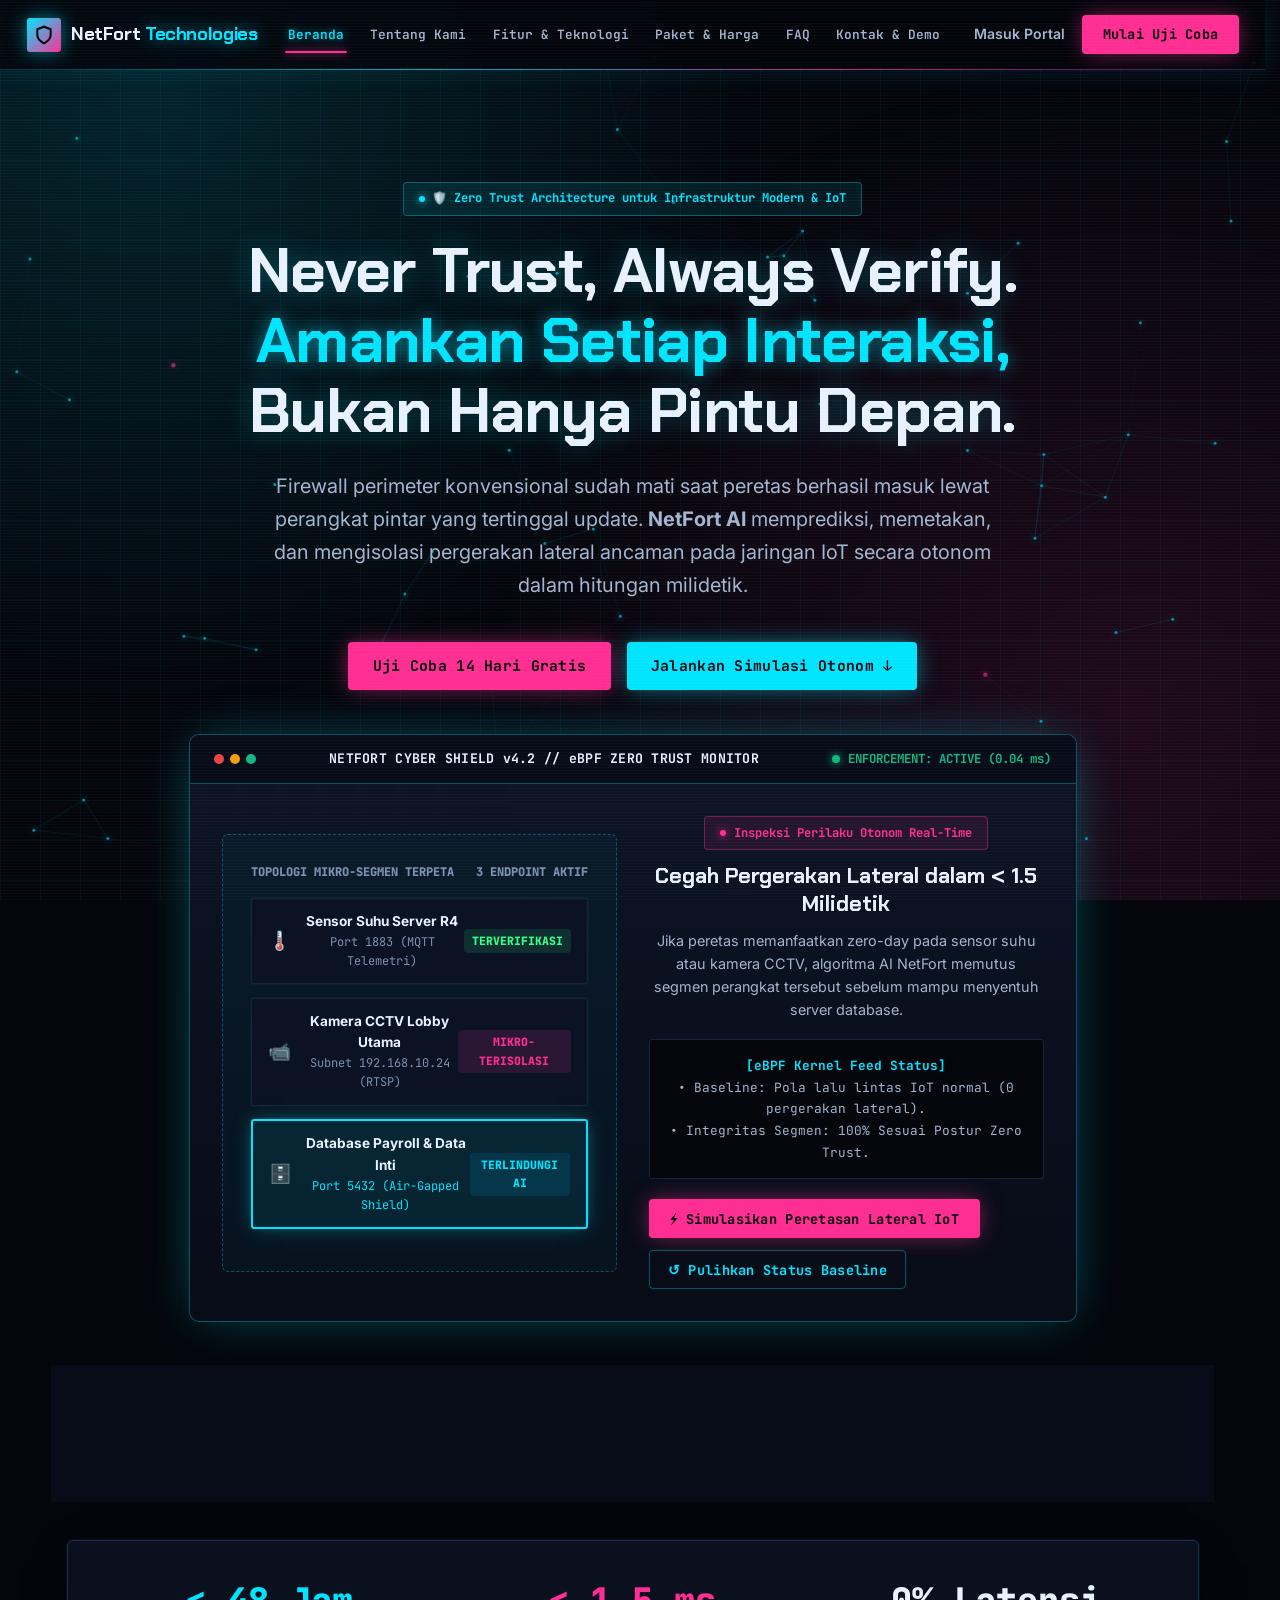
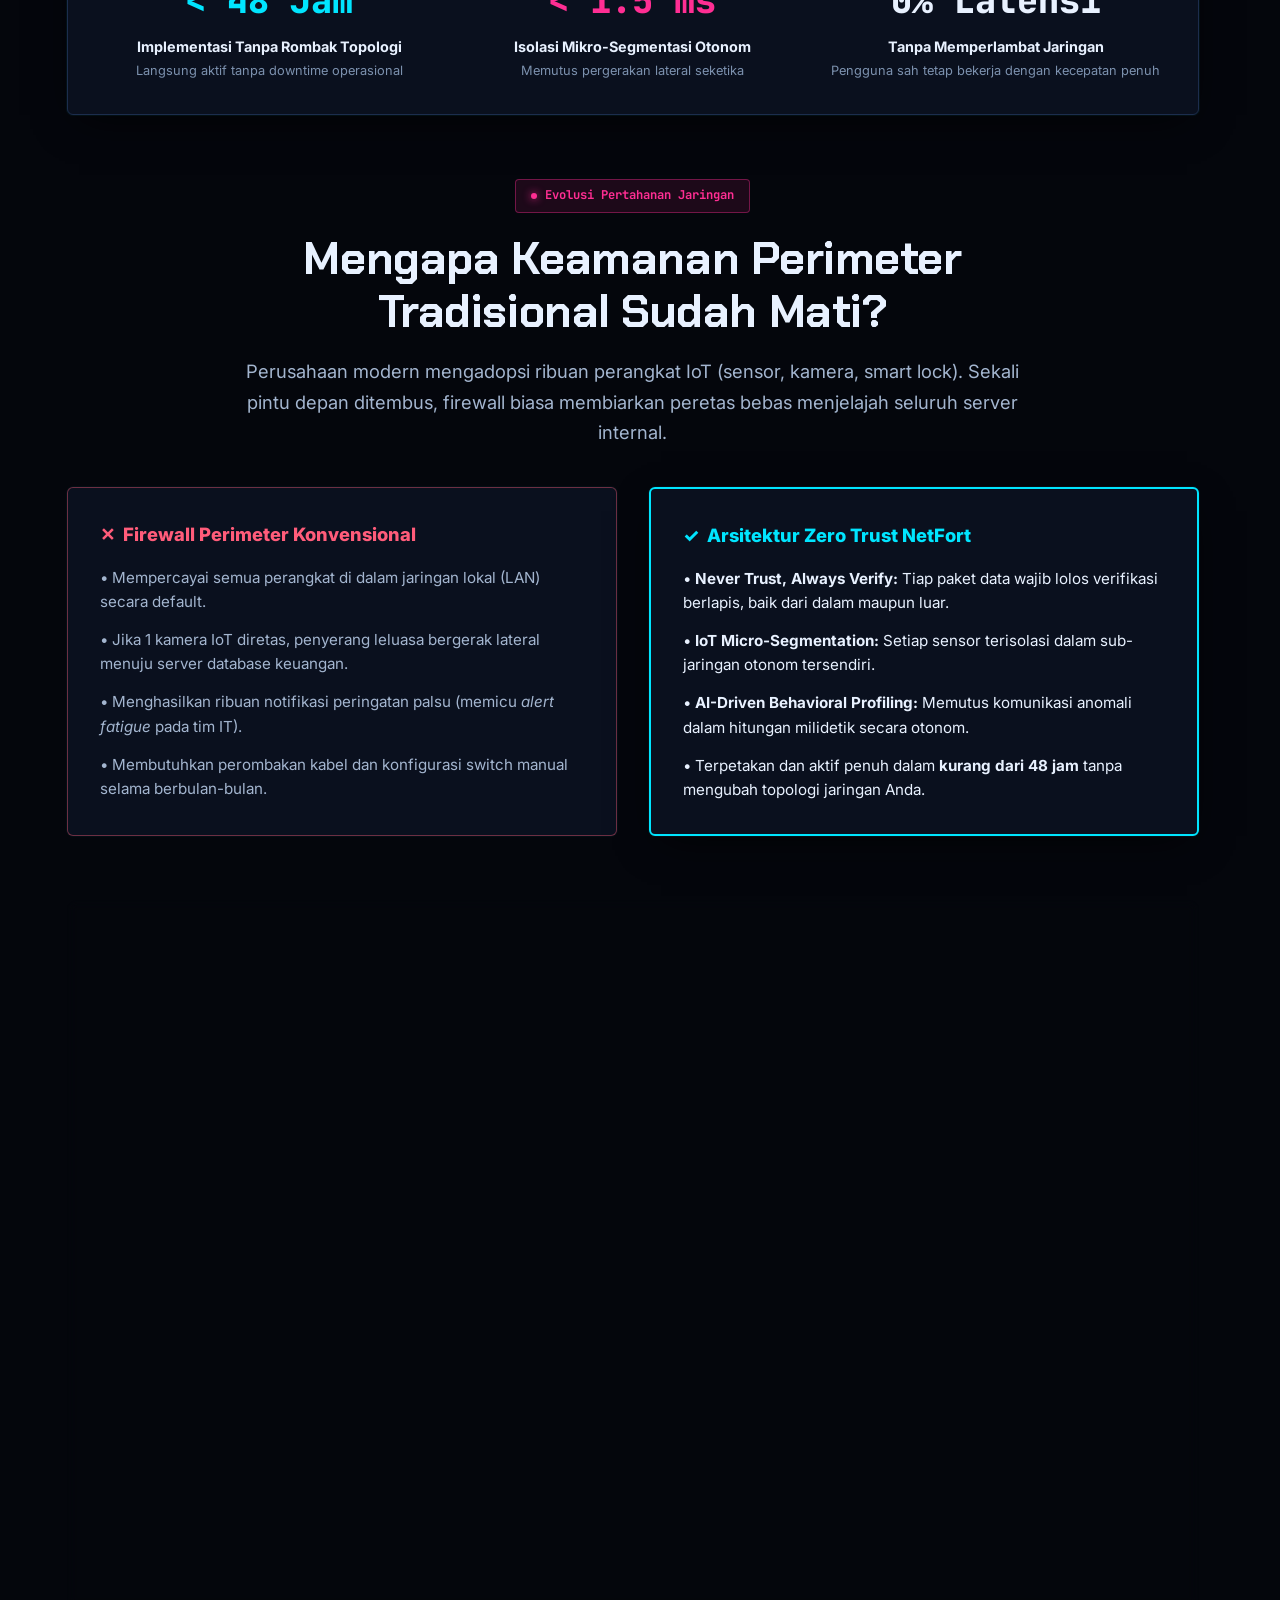
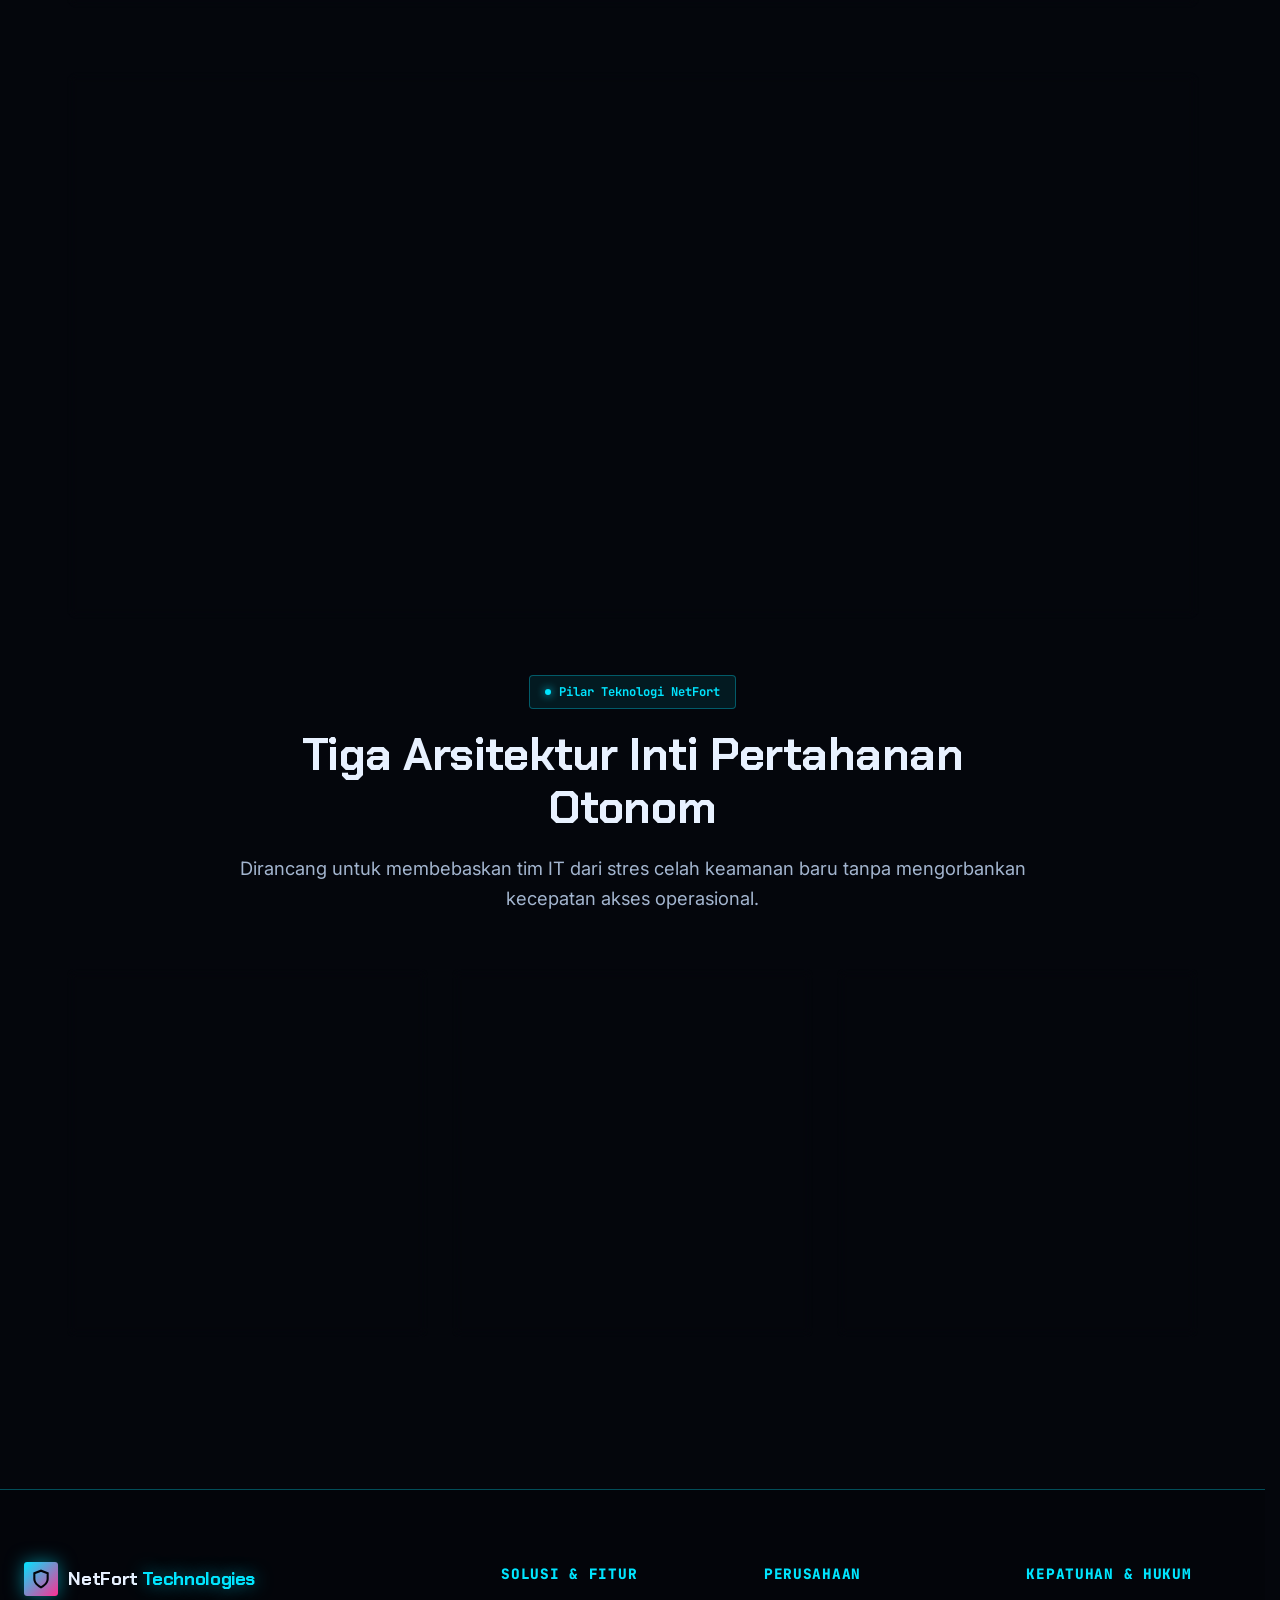
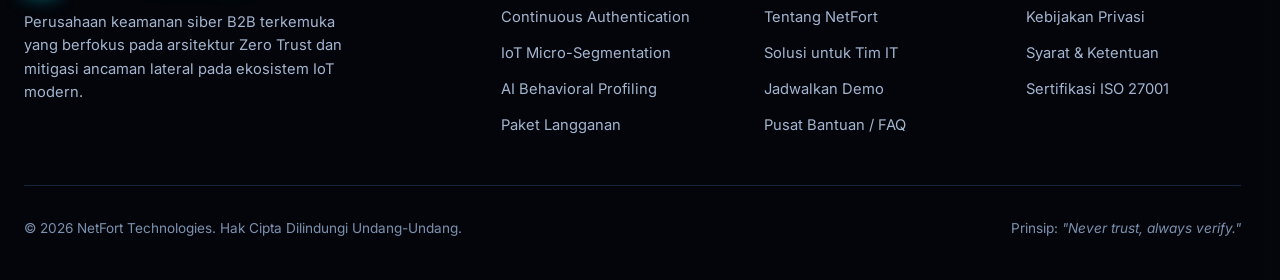
==== index.html @ f34af472 "Add files via upload" ====
<!DOCTYPE html>
<html lang="id">
<head>
  <meta charset="UTF-8" />
  <meta name="viewport" content="width=device-width, initial-scale=1.0" />
  <title>NetFort Technologies — Platform Keamanan Zero Trust & IoT Otonom</title>
  <meta name="description" content="Platform Zero Trust bertenaga AI yang memprediksi, memetakan, dan mengisolasi ancaman lateral pada ekosistem IoT secara otonom dalam hitungan milidetik.">
  <link rel="stylesheet" href="styles.css" />
  <script src="cyber.js" defer></script>
</head>
<body>

  <!-- Navbar Presisi Tetap (100% Konsisten di Seluruh Halaman) -->
  <header class="site-nav">
    <div class="nav-container">
      <a href="index.html" class="brand-logo">
        <div class="brand-icon">
          <svg width="20" height="20" viewBox="0 0 24 24" fill="none" stroke="currentColor" stroke-width="2.5"><path d="M12 22s8-4 8-10V5l-8-3-8 3v7c0 6 8 10 8 10z"/></svg>
        </div>
        <span>NetFort <span class="highlight-sky">Technologies</span></span>
      </a>

      <ul class="nav-links">
        <li><a href="index.html" class="active">Beranda</a></li>
        <li><a href="about.html">Tentang Kami</a></li>
        <li><a href="features.html">Fitur & Teknologi</a></li>
        <li><a href="pricing.html">Paket & Harga</a></li>
        <li><a href="faq.html">FAQ</a></li>
        <li><a href="contact.html">Kontak & Demo</a></li>
      </ul>

      <div class="nav-actions">
        <a href="portal.html" class="nav-signin-link">Masuk Portal</a>
        <a href="pricing.html" class="btn btn-primary" style="padding: 0.5rem 1.2rem; font-size: 0.85rem;">Mulai Uji Coba</a>
      </div>
    </div>
  </header>

  <main class="main-wrapper">
    <!-- Hero Section -->
    <section class="hero-box">
      <div class="pill-badge">
        <span>🛡️</span> Zero Trust Architecture untuk Infrastruktur Modern & IoT
      </div>
      <h1>
        Never Trust, Always Verify.<br />
        <span class="highlight-sky">Amankan Setiap Interaksi,</span> Bukan Hanya Pintu Depan.
      </h1>
      <p>
        Firewall perimeter konvensional sudah mati saat peretas berhasil masuk lewat perangkat pintar yang tertinggal update. <strong>NetFort AI</strong> memprediksi, memetakan, dan mengisolasi pergerakan lateral ancaman pada jaringan IoT secara otonom dalam hitungan milidetik.
      </p>
      <div class="hero-actions">
        <a href="pricing.html" class="btn btn-primary">Uji Coba 14 Hari Gratis</a>
        <a href="#simulator" class="btn btn-sky">Jalankan Simulasi Otonom ↓</a>
      </div>

      <!-- KONSOL ARSITEKTUR KEAMANAN ZERO TRUST NETFORT (VISUAL BRAND IDENTITY) -->
      <div class="hero-cyber-console">
        <div class="console-topbar">
          <div class="console-dots">
            <span class="console-dot dot-red"></span>
            <span class="console-dot dot-yellow"></span>
            <span class="console-dot dot-green"></span>
          </div>
          <div style="font-weight:700; color:var(--text-main); letter-spacing:0.02em;">
            NETFORT CYBER SHIELD v4.2 // eBPF ZERO TRUST MONITOR
          </div>
          <div style="display:flex; align-items:center; gap:0.5rem; color:#10b981; font-weight:700; font-size:0.78rem;">
            <span style="display:inline-block; width:8px; height:8px; border-radius:50%; background:#10b981; box-shadow:0 0 8px #10b981;"></span>
            ENFORCEMENT: ACTIVE (0.04 ms)
          </div>
        </div>

        <div class="console-body">
          <!-- Sisi Kiri: Visualizer Topologi Segmen IoT & Database -->
          <div class="topology-visualizer">
            <div style="font-size:0.75rem; font-weight:800; font-family:var(--font-mono); color:var(--text-dim); text-transform:uppercase; margin-bottom:1rem; display:flex; justify-content:space-between;">
              <span>TOPOLOGI MIKRO-SEGMEN TERPETA</span>
              <span>3 ENDPOINT AKTIF</span>
            </div>

            <div class="topology-node" id="heroNodeSensor">
              <div style="display:flex; align-items:center; gap:0.65rem;">
                <span style="font-size:1.15rem;">🌡️</span>
                <div>
                  <div style="font-size:0.85rem; font-weight:700; color:var(--text-main);">Sensor Suhu Server R4</div>
                  <div style="font-size:0.75rem; color:var(--text-dim); font-family:var(--font-mono);">Port 1883 (MQTT Telemetri)</div>
                </div>
              </div>
              <span class="node-status-pill pill-ok" id="heroPillSensor">TERVERIFIKASI</span>
            </div>

            <div class="topology-node" id="heroNodeCctv">
              <div style="display:flex; align-items:center; gap:0.65rem;">
                <span style="font-size:1.15rem;">📹</span>
                <div>
                  <div style="font-size:0.85rem; font-weight:700; color:var(--text-main);">Kamera CCTV Lobby Utama</div>
                  <div style="font-size:0.75rem; color:var(--text-dim); font-family:var(--font-mono);">Subnet 192.168.10.24 (RTSP)</div>
                </div>
              </div>
              <span class="node-status-pill pill-isolated" id="heroPillCctv">MIKRO-TERISOLASI</span>
            </div>

            <div class="topology-node core-secure" id="heroNodeDb">
              <div style="display:flex; align-items:center; gap:0.65rem;">
                <span style="font-size:1.15rem;">🗄️</span>
                <div>
                  <div style="font-size:0.85rem; font-weight:700; color:var(--text-main);">Database Payroll & Data Inti</div>
                  <div style="font-size:0.75rem; color:var(--sky-blue); font-family:var(--font-mono);">Port 5432 (Air-Gapped Shield)</div>
                </div>
              </div>
              <span class="node-status-pill pill-shielded" id="heroPillDb">TERLINDUNGI AI</span>
            </div>
          </div>

          <!-- Sisi Kanan: Live AI Behavioral Profiling Inspector -->
          <div>
            <div class="pill-badge pill-badge-pink" style="margin-bottom:0.75rem;">Inspeksi Perilaku Otonom Real-Time</div>
            <h3 style="font-size:1.35rem; color:var(--text-main); line-height:1.3; margin-bottom:0.65rem;">
              Cegah Pergerakan Lateral dalam &lt; 1.5 Milidetik
            </h3>
            <p style="font-size:0.9rem; color:var(--text-muted); line-height:1.6; margin-bottom:1.15rem;">
              Jika peretas memanfaatkan zero-day pada sensor suhu atau kamera CCTV, algoritma AI NetFort memutus segmen perangkat tersebut sebelum mampu menyentuh server database.
            </p>

            <div style="background:var(--bg-canvas); border:1px solid var(--border-subtle); border-radius:var(--radius-sm); padding:0.9rem 1.15rem; margin-bottom:1.25rem; font-family:var(--font-mono); font-size:0.8rem; color:var(--text-muted); line-height:1.7;">
              <div style="color:var(--sky-blue); font-weight:700;">[eBPF Kernel Feed Status]</div>
              <div id="heroFeedLine1">• Baseline: Pola lalu lintas IoT normal (0 pergerakan lateral).</div>
              <div id="heroFeedLine2">• Integritas Segmen: 100% Sesuai Postur Zero Trust.</div>
            </div>

            <div style="display:flex; gap:0.75rem; flex-wrap:wrap;">
              <button type="button" class="btn btn-primary" style="padding:0.6rem 1.25rem; font-size:0.85rem;" onclick="simulasikanSeranganHero()">
                ⚡ Simulasikan Peretasan Lateral IoT
              </button>
              <button type="button" class="btn btn-outline" style="padding:0.6rem 1.15rem; font-size:0.85rem;" onclick="resetSimulasiHero()">
                ↺ Pulihkan Status Baseline
              </button>
            </div>
          </div>
        </div>
      </div>
    </section>

    <!-- BAR KEPATUHAN & INTEGRASI ENTERPRISE RESMI (BRAND REPUTATION) -->
    <div class="trust-bar">
      <div class="trust-item">
        <span class="trust-icon"><svg width="18" height="18" viewBox="0 0 24 24" fill="none" stroke="currentColor" stroke-width="2"><path d="M12 22s8-4 8-10V5l-8-3-8 3v7c0 6 8 10 8 10z"/></svg></span>
        ISO/IEC 27001 Terakreditasi
      </div>
      <div class="trust-item">
        <span class="trust-icon"><svg width="18" height="18" viewBox="0 0 24 24" fill="none" stroke="currentColor" stroke-width="2"><rect x="3" y="11" width="18" height="11" rx="2" ry="2"/><path d="M7 11V7a5 5 0 0 1 10 0v4"/></svg></span>
        SOC 2 Type II Audited
      </div>
      <div class="trust-item">
        <span class="trust-icon"><svg width="18" height="18" viewBox="0 0 24 24" fill="none" stroke="currentColor" stroke-width="2"><polyline points="22 12 18 12 15 21 9 3 6 12 2 12"/></svg></span>
        NIST SP 800-207 Zero Trust
      </div>
      <div class="trust-item">
        <span class="trust-icon"><svg width="18" height="18" viewBox="0 0 24 24" fill="none" stroke="currentColor" stroke-width="2"><circle cx="12" cy="12" r="10"/><path d="m4.93 4.93 4.24 4.24"/><path d="m14.83 9.17 4.24-4.24"/><path d="m14.83 14.83 4.24 4.24"/><path d="m9.17 14.83-4.24 4.24"/></svg></span>
        Linux eBPF Kernel Native
      </div>
      <div class="trust-item">
        <span class="trust-icon"><svg width="18" height="18" viewBox="0 0 24 24" fill="none" stroke="currentColor" stroke-width="2"><polygon points="12 2 2 7 12 12 22 7 12 2"/><polyline points="2 17 12 22 22 17"/><polyline points="2 12 12 17 22 12"/></svg></span>
        Splunk & Sentinel Connector
      </div>
    </div>

    <!-- Metrik Kunci Keandalan -->
    <div style="display:grid; grid-template-columns:repeat(3, 1fr); gap:1.5rem; background:var(--bg-surface); border:1px solid var(--border-card); border-radius:var(--radius-md); padding:2rem; margin:2.5rem 0 4rem; text-align:center; box-shadow:var(--shadow-card);">
      <div>
        <div style="font-size:2.2rem; font-weight:900; color:var(--sky-blue); font-family:var(--font-mono);">&lt; 48 Jam</div>
        <div style="font-size:0.9rem; font-weight:700; color:var(--text-main); margin-top:0.35rem;">Implementasi Tanpa Rombak Topologi</div>
        <div style="font-size:0.8rem; color:var(--text-dim); margin-top:0.2rem;">Langsung aktif tanpa downtime operasional</div>
      </div>
      <div>
        <div style="font-size:2.2rem; font-weight:900; color:var(--hot-pink); font-family:var(--font-mono);">&lt; 1.5 ms</div>
        <div style="font-size:0.9rem; font-weight:700; color:var(--text-main); margin-top:0.35rem;">Isolasi Mikro-Segmentasi Otonom</div>
        <div style="font-size:0.8rem; color:var(--text-dim); margin-top:0.2rem;">Memutus pergerakan lateral seketika</div>
      </div>
      <div>
        <div style="font-size:2.2rem; font-weight:900; color:var(--text-main); font-family:var(--font-mono);">0% Latensi</div>
        <div style="font-size:0.9rem; font-weight:700; color:var(--text-main); margin-top:0.35rem;">Tanpa Memperlambat Jaringan</div>
        <div style="font-size:0.8rem; color:var(--text-dim); margin-top:0.2rem;">Pengguna sah tetap bekerja dengan kecepatan penuh</div>
      </div>
    </div>

    <!-- Perbandingan Nyata: Firewall Tradisional vs NetFort Zero Trust -->
    <div class="section-header" style="margin-bottom: 2.5rem;">
      <div class="pill-badge pill-badge-pink">Evolusi Pertahanan Jaringan</div>
      <h2>Mengapa Keamanan Perimeter Tradisional Sudah Mati?</h2>
      <p>Perusahaan modern mengadopsi ribuan perangkat IoT (sensor, kamera, smart lock). Sekali pintu depan ditembus, firewall biasa membiarkan peretas bebas menjelajah seluruh server internal.</p>
    </div>

    <div style="display:grid; grid-template-columns: 1fr 1fr; gap: 2rem; margin-bottom: 4rem;">
      <div style="background:var(--bg-surface); border:1px solid rgba(255,92,122,.4); border-radius:var(--radius-md); padding:2rem; box-shadow:var(--shadow-sm);">
        <div style="display:flex; align-items:center; gap:0.5rem; margin-bottom:1rem; color:#ff5c7a; font-weight:800; font-size:1.15rem;">
          <span>✕</span> Firewall Perimeter Konvensional
        </div>
        <ul style="list-style:none; display:flex; flex-direction:column; gap:0.85rem; font-size:0.95rem; color:var(--text-muted);">
          <li>• Mempercayai semua perangkat di dalam jaringan lokal (LAN) secara default.</li>
          <li>• Jika 1 kamera IoT diretas, penyerang leluasa bergerak lateral menuju server database keuangan.</li>
          <li>• Menghasilkan ribuan notifikasi peringatan palsu (memicu <em>alert fatigue</em> pada tim IT).</li>
          <li>• Membutuhkan perombakan kabel dan konfigurasi switch manual selama berbulan-bulan.</li>
        </ul>
      </div>

      <div style="background:var(--bg-surface); border:2px solid var(--sky-blue); border-radius:var(--radius-md); padding:2rem; box-shadow:var(--shadow-card);">
        <div style="display:flex; align-items:center; gap:0.5rem; margin-bottom:1rem; color:var(--sky-blue); font-weight:800; font-size:1.15rem;">
          <span>✓</span> Arsitektur Zero Trust NetFort
        </div>
        <ul style="list-style:none; display:flex; flex-direction:column; gap:0.85rem; font-size:0.95rem; color:var(--text-main);">
          <li>• <strong>Never Trust, Always Verify:</strong> Tiap paket data wajib lolos verifikasi berlapis, baik dari dalam maupun luar.</li>
          <li>• <strong>IoT Micro-Segmentation:</strong> Setiap sensor terisolasi dalam sub-jaringan otonom tersendiri.</li>
          <li>• <strong>AI-Driven Behavioral Profiling:</strong> Memutus komunikasi anomali dalam hitungan milidetik secara otonom.</li>
          <li>• Terpetakan dan aktif penuh dalam <strong>kurang dari 48 jam</strong> tanpa mengubah topologi jaringan Anda.</li>
        </ul>
      </div>
    </div>

    <!-- Simulator Interaktif: Uji Kasus Sensor Suhu IoT yang Diretas -->
    <section class="simulator-box" id="simulator">
      <div style="display:flex; justify-content:space-between; align-items:flex-start; flex-wrap:wrap; gap:1rem; margin-bottom:1.5rem;">
        <div>
          <div class="pill-badge pill-badge-pink" style="margin-bottom:0.4rem;">LAB SIMULASI SERANGAN INTERAKTIF</div>
          <h2 style="font-size:1.75rem; color:var(--text-main); margin-top:0.25rem;">Uji Respons Otonom NetFort AI</h2>
          <p style="color:var(--text-muted); font-size:0.95rem;">Pilih skenario ancaman IoT di bawah ini dan saksikan bagaimana Machine Learning memutus segmen anomali secara otonom.</p>
        </div>
        <div class="sim-nav">
          <button class="sim-tab-btn active" onclick="pilihSkenario(this, 'suhu')">1. Sensor Suhu Hack DB</button>
          <button class="sim-tab-btn" onclick="pilihSkenario(this, 'cctv')">2. Kamera CCTV Scanning</button>
          <button class="sim-tab-btn" onclick="pilihSkenario(this, 'auth')">3. Pembajakan Kredensial SSO</button>
        </div>
      </div>

      <div class="sim-layout">
        <div class="sim-status-card">
          <div>
            <div style="display:flex; justify-content:space-between; font-size:0.85rem; font-family:var(--font-mono); color:var(--text-dim);">
              <span>PERANGKAT TARGET:</span>
              <span id="targetPerangkatLabel" style="font-weight:700; color:var(--sky-blue);">IOT-SENSOR-SUHU-R4</span>
            </div>

            <div style="margin:2rem 0; text-align:center;">
              <div style="font-size:0.85rem; color:var(--text-muted); font-family:var(--font-mono); margin-bottom:0.4rem;">Tingkat Keyakinan Anomali AI</div>
              <div id="nilaiKeyakinanDisplay" style="font-size:3.2rem; font-weight:900; font-family:var(--font-mono); color:var(--text-main); line-height:1;">0%</div>
              <div id="waktuIsolasiDisplay" style="font-size:0.85rem; color:var(--text-dim); font-family:var(--font-mono); margin-top:0.4rem;">Waktu Reaksi: 0.00 ms</div>
            </div>
          </div>

          <div>
            <div id="statusSimulasiNotice" style="background:var(--bg-subtle); border:1px solid var(--border-subtle); border-radius:var(--radius-sm); padding:0.85rem; text-align:center; font-size:0.85rem; color:var(--text-muted); margin-bottom:1rem; font-family:var(--font-mono);">
              SIAP &bull; Klik tombol di bawah untuk meluncurkan serangan
            </div>
            <button id="btnEksekusiSim" class="btn btn-primary" style="width:100%; font-size:0.95rem;" onclick="jalankanSimulasiIoT()">
              ⚡ Luncurkan Uji Serangan IoT Otonom
            </button>
          </div>
        </div>

        <div class="terminal-view" id="terminalSimulasi">
          <div><span style="color:#8aa0bd;">[00:00:00]</span> NetFort Continuous Monitoring aktif pada subnet IoT.</div>
          <div><span style="color:#8aa0bd;">[00:00:01]</span> Profil perilaku normal (baseline): Sensor Suhu hanya berkomunikasi dengan MQTT Broker (Port 1883).</div>
          <div><span style="color:#38bdf8;">[00:00:02]</span> Menunggu pemicu simulasi anomali...</div>
        </div>
      </div>
    </section>

    <!-- Slider Kapasitas 3-Step: Presisi Geometri & Layout Anti-Geser -->
    <section class="slider-card" id="pricing-slider">
      <div class="slider-header-grid">
        <div class="slider-header-info">
          <span style="font-size:0.8rem; font-weight:700; color:var(--sky-blue); text-transform:uppercase; letter-spacing:0.05em; font-family:var(--font-mono);">KALKULATOR FLEET ZERO TRUST</span>
          <h2 style="font-size:1.75rem; color:var(--text-main); margin-top:0.25rem;">Skala Perlindungan Perusahaan Anda</h2>
          <div class="slider-toggle-wrap">
            <button id="annualSwitchBtn" class="billing-pill-btn" onclick="toggleDiskonTahunan()">
              Penagihan: <strong id="annualSwitchLabel" style="color:var(--hot-pink);">Bulanan</strong>
              <span class="discount-badge">Hemat 20% Tahunan</span>
            </button>
          </div>
        </div>

        <!-- Kotak Harga Terkunci (Fixed Geometry Box) -->
        <div class="slider-fixed-price-card">
          <div class="price-tier-meta">
            <span class="tier-chip" id="tierChipBadge">PAKET 02</span>
            <span class="sla-chip" id="tierSlaBadge">SLA 99.9%</span>
          </div>
          <div class="price-value-container" id="dynamicPriceDisplay">
            Rp 1.200.000<span class="price-period">/bln</span>
          </div>
          <div class="price-label-desc" id="selectedTierTag">
            Paket Professional (Paling Populer)
          </div>
        </div>
      </div>

      <!-- Input Slider Tepat 3 Step: 0 = Starter (5), 1 = Pro (25), 2 = Enterprise (Unlimited) -->
      <div class="slider-wrapper-3">
        <input type="range" min="0" max="2" step="1" value="1" class="step-range-input-3" id="tierRangeSlider" oninput="onStepSliderBerubah(this.value)" />

        <!-- 3 Label Persis Sejajar: Format Seragam & Rapi -->
        <div class="slider-3-labels">
          <div class="slider-3-item align-left" id="stepLabel0" onclick="pilihStepSlider(0)">
            <span class="step-title-3">5 Perangkat</span>
            <span class="step-sub-3">Paket Starter (Rp 450rb/bln)</span>
          </div>
          <div class="slider-3-item align-center active" id="stepLabel1" onclick="pilihStepSlider(1)">
            <span class="step-title-3">25 Perangkat</span>
            <span class="step-sub-3">Paket Professional (Rp 1.2jt/bln)</span>
          </div>
          <div class="slider-3-item align-right" id="stepLabel2" onclick="pilihStepSlider(2)">
            <span class="step-title-3">Tanpa Batas</span>
            <span class="step-sub-3">Paket Enterprise (Kustom SLA)</span>
          </div>
        </div>

        <div class="capacity-track">
          <div class="capacity-bar" id="tierCapacityBar" style="width: 60%;"></div>
        </div>
        <div style="display:flex; justify-content:space-between; font-size:0.825rem; color:var(--text-dim); font-family:var(--font-mono); margin-top:0.4rem;">
          <span id="tierTelemetryRate">Kapasitas: 100.000 Event Telemetri/hari</span>
          <span id="tierContainmentMode">Isolasi Lateral: Otonom &lt; 1.5 ms</span>
        </div>
      </div>

      <div style="text-align:center; margin-top:2.5rem;">
        <a href="pricing.html" class="btn btn-sky" style="padding:0.75rem 2rem;">Lihat Spesifikasi Matriks Lengkap →</a>
      </div>
    </section>

    <!-- 3 Fitur Utama Berdasarkan Brief Dosen -->
    <div class="section-header">
      <div class="pill-badge">Pilar Teknologi NetFort</div>
      <h2>Tiga Arsitektur Inti Pertahanan Otonom</h2>
      <p>Dirancang untuk membebaskan tim IT dari stres celah keamanan baru tanpa mengorbankan kecepatan akses operasional.</p>
    </div>

    <div class="bento-grid">
      <div class="bento-card bento-col-4">
        <div class="bento-icon-box">
          <svg width="24" height="24" viewBox="0 0 24 24" fill="none" stroke="currentColor" stroke-width="2.5"><rect x="3" y="11" width="18" height="11" rx="2" ry="2"/><path d="M7 11V7a5 5 0 0 1 10 0v4"/></svg>
        </div>
        <h3>Continuous Authentication</h3>
        <p>Sistem tidak pernah memercayai perangkat apa pun secara default. Mewajibkan verifikasi identitas berlapis dan berkelanjutan setiap kali ada permintaan akses, baik dari dalam maupun luar jaringan.</p>
      </div>

      <div class="bento-card bento-col-4">
        <div class="bento-icon-box pink">
          <svg width="24" height="24" viewBox="0 0 24 24" fill="none" stroke="currentColor" stroke-width="2.5"><polygon points="12 2 15.09 8.26 22 9.27 17 14.14 18.18 21.02 12 17.77 5.82 21.02 7 14.14 2 9.27 8.91 8.26 12 2"/></svg>
        </div>
        <h3>IoT Micro-Segmentation</h3>
        <p>Membagi jaringan menjadi segmen-segmen kecil yang terisolasi secara otomatis. Mencegah penyebaran ancaman dari perangkat IoT (sensor pintu pintar, CCTV) yang rentan dieksploitasi peretas.</p>
      </div>

      <div class="bento-card bento-col-4">
        <div class="bento-icon-box">
          <svg width="24" height="24" viewBox="0 0 24 24" fill="none" stroke="currentColor" stroke-width="2.5"><path d="M22 12h-4l-3 9L9 3l-3 9H2"/></svg>
        </div>
        <h3>AI Behavioral Profiling</h3>
        <p>Algoritma Machine Learning secara pasif mempelajari pola komunikasi normal setiap perangkat. Jika sensor suhu tiba-tiba mencoba mengirim paket ke server database internal, AI langsung memutus koneksi dalam milidetik.</p>
      </div>
    </div>
  </main>

  <!-- Footer Resmi -->
  <footer class="site-footer">
    <div class="footer-inner">
      <div class="footer-brand">
        <a href="index.html" class="brand-logo">
          <div class="brand-icon">
            <svg width="20" height="20" viewBox="0 0 24 24" fill="none" stroke="currentColor" stroke-width="2.5"><path d="M12 22s8-4 8-10V5l-8-3-8 3v7c0 6 8 10 8 10z"/></svg>
          </div>
          <span>NetFort <span class="highlight-sky">Technologies</span></span>
        </a>
        <p>Perusahaan keamanan siber B2B terkemuka yang berfokus pada arsitektur Zero Trust dan mitigasi ancaman lateral pada ekosistem IoT modern.</p>
      </div>

      <div class="footer-col">
        <h5>Solusi & Fitur</h5>
        <ul>
          <li><a href="features.html">Continuous Authentication</a></li>
          <li><a href="features.html">IoT Micro-Segmentation</a></li>
          <li><a href="features.html">AI Behavioral Profiling</a></li>
          <li><a href="pricing.html">Paket Langganan</a></li>
        </ul>
      </div>

      <div class="footer-col">
        <h5>Perusahaan</h5>
        <ul>
          <li><a href="about.html">Tentang NetFort</a></li>
          <li><a href="about.html#persona">Solusi untuk Tim IT</a></li>
          <li><a href="contact.html">Jadwalkan Demo</a></li>
          <li><a href="faq.html">Pusat Bantuan / FAQ</a></li>
        </ul>
      </div>

      <div class="footer-col">
        <h5>Kepatuhan & Hukum</h5>
        <ul>
          <li><a href="#">Kebijakan Privasi</a></li>
          <li><a href="#">Syarat & Ketentuan</a></li>
          <li><a href="#">Sertifikasi ISO 27001</a></li>
        </ul>
      </div>
    </div>

    <div class="footer-bottom">
      <div>&copy; 2026 NetFort Technologies. Hak Cipta Dilindungi Undang-Undang.</div>
      <div>Prinsip: <em>"Never trust, always verify."</em></div>
    </div>
  </footer>

  <!-- Script Interaktif Simulasi, Console Hero & Slider -->
  <script>
    const dataPaket = [
      {
        nama: "Paket Starter (5 Perangkat)",
        chip: "PAKET 01",
        sla: "SLA 99.5%",
        hargaBulan: "Rp 450.000",
        hargaTahun: "Rp 360.000",
        suffixBulan: "/bln",
        telemetri: "10.000 Event Telemetri/hari",
        isolasi: "Alert Cepat & Isolasi Terpandu",
        barPct: 20
      },
      {
        nama: "Paket Professional (Paling Populer)",
        chip: "PAKET 02",
        sla: "SLA 99.9%",
        hargaBulan: "Rp 1.200.000",
        hargaTahun: "Rp 960.000",
        suffixBulan: "/bln",
        telemetri: "100.000 Event Telemetri/hari",
        isolasi: "Otonom Penuh < 1.5 ms",
        barPct: 60
      },
      {
        nama: "Paket Enterprise (Armada Tanpa Batas)",
        chip: "ENTERPRISE",
        sla: "SLA Dedicated 99.99%",
        hargaBulan: "Kustom SLA",
        hargaTahun: "Kustom SLA",
        suffixBulan: "/Dedicated",
        telemetri: "Throughput Tak Terbatas",
        isolasi: "SLA Dedicated & Air-Gapped",
        barPct: 100
      }
    ];

    let stepAktif = 1;
    let isDiskonTahunan = false;

    function pilihStepSlider(idx) {
      document.getElementById('tierRangeSlider').value = idx;
      onStepSliderBerubah(idx);
    }

    function onStepSliderBerubah(val) {
      stepAktif = parseInt(val);
      const paket = dataPaket[stepAktif];

      for (let i = 0; i <= 2; i++) {
        const item = document.getElementById('stepLabel' + i);
        if (item) {
          if (i === stepAktif) item.classList.add('active');
          else item.classList.remove('active');
        }
      }

      const harga = isDiskonTahunan ? paket.hargaTahun : paket.hargaBulan;
      document.getElementById('tierChipBadge').textContent = paket.chip;
      document.getElementById('tierSlaBadge').textContent = paket.sla;
      document.getElementById('dynamicPriceDisplay').innerHTML = `${harga}<span class="price-period">${paket.suffixBulan}</span>`;
      document.getElementById('selectedTierTag').textContent = paket.nama;
      document.getElementById('tierCapacityBar').style.width = paket.barPct + "%";
      document.getElementById('tierTelemetryRate').textContent = "Kapasitas: " + paket.telemetri;
      document.getElementById('tierContainmentMode').innerHTML = "Isolasi Lateral: " + paket.isolasi;
    }

    function toggleDiskonTahunan() {
      isDiskonTahunan = !isDiskonTahunan;
      const label = document.getElementById('annualSwitchLabel');
      label.textContent = isDiskonTahunan ? "Tahunan (-20% Aktif)" : "Bulanan";
      onStepSliderBerubah(stepAktif);
    }

    // Simulasi Arsitektur Hero Console
    function simulasikanSeranganHero() {
      const nodeSensor = document.getElementById('heroNodeSensor');
      const pillSensor = document.getElementById('heroPillSensor');
      const feed1 = document.getElementById('heroFeedLine1');
      const feed2 = document.getElementById('heroFeedLine2');

      nodeSensor.classList.add('breach-target');
      pillSensor.className = 'node-status-pill pill-isolated';
      pillSensor.textContent = 'TERPUTUS < 1.2ms';

      feed1.innerHTML = '<span style="color:#f43f5e; font-weight:700;">[!] ANOMALI: Sensor R4 mencoba probe lateral ke Database Payroll!</span>';
      feed2.innerHTML = '<span style="color:#34d399; font-weight:700;">[✓] OTONOM: eBPF memblokir paket & mengisolasi segmen dalam 1.18 ms. Database AMAN.</span>';
    }

    function resetSimulasiHero() {
      const nodeSensor = document.getElementById('heroNodeSensor');
      const pillSensor = document.getElementById('heroPillSensor');
      const feed1 = document.getElementById('heroFeedLine1');
      const feed2 = document.getElementById('heroFeedLine2');

      nodeSensor.classList.remove('breach-target');
      pillSensor.className = 'node-status-pill pill-ok';
      pillSensor.textContent = 'TERVERIFIKASI';

      feed1.innerHTML = '• Baseline: Pola lalu lintas IoT normal (0 pergerakan lateral).';
      feed2.innerHTML = '• Integritas Segmen: 100% Sesuai Postur Zero Trust.';
    }

    // Simulasi Serangan Sensor IoT Otonom
    const skenarioSerangan = {
      suhu: {
        target: "IOT-SENSOR-SUHU-R4",
        log: [
          "[!] ANOMALI TERDETEKSI: Sensor Suhu mencoba membuka socket TCP ke 10.0.4.15 (Database Payroll Internal)",
          "[!] PELANGGARAN PROFILING: Sensor suhu tidak memiliki hak akses komunikasi di luar port MQTT 1883",
          "[+] NetFort AI menganalisis deviasi pola: 99.8% indikasi peretasan lateral",
          "[TINDAKAN OTONOM] eBPF Micro-Segmentation memutus segmen perangkat IOT-SENSOR-SUHU-R4",
          "[TINDAKAN OTONOM] Port komunikasi ke Database Internal langsung di-drop dalam 1.2 milidetik",
          "[SUKSES] Pergerakan lateral digagalkan seketika. Sensor suhu lain & operasional server tetap berjalan 100% normal!"
        ]
      },
      cctv: {
        target: "IOT-KAMERA-CCTV-LOBBY",
        log: [
          "[!] ANOMALI TERDETEKSI: Firmware CCTV lama mencoba melakukan port scan SYN sweep ke subnet IT",
          "[!] Percobaan pencarian celah eksploitasi zero-day pada switch inti",
          "[+] Algoritma AI mengidentifikasi signature botnet Mirai/lateral scanner",
          "[TINDAKAN OTONOM] Segmen kamera CCTV diisolasi ke karantina sandbox otonom",
          "[SUKSES] Seluruh server inti terlindungi. Tiket insiden otomatis diteruskan ke tim SOC."
        ]
      },
      auth: {
        target: "GATEWAY-AUTH-KARYAWAN",
        log: [
          "[!] Permintaan akses file sensitif dengan token sesi lama",
          "[!] Continuous Authentication: Deteksi deviasi lokasi IP & perilaku pengetikan",
          "[TINDAKAN OTONOM] Mewajibkan verifikasi identitas sekunder instan",
          "[SUKSES] Akses tidak sah dibatalkan sebelum data dapat diunduh."
        ]
      }
    };

    let skenarioDipilih = 'suhu';
    let sedangSimulasi = false;

    function pilihSkenario(btn, key) {
      if (sedangSimulasi) return;
      document.querySelectorAll('.sim-tab-btn').forEach(b => b.classList.remove('active'));
      btn.classList.add('active');
      skenarioDipilih = key;
      document.getElementById('targetPerangkatLabel').textContent = skenarioSerangan[key].target;
      document.getElementById('nilaiKeyakinanDisplay').textContent = "0%";
      document.getElementById('waktuIsolasiDisplay').textContent = "Waktu Reaksi: 0.00 ms";
      document.getElementById('statusSimulasiNotice').textContent = "SIAP &bull; Skenario aktif: " + key.toUpperCase();
    }

    function jalankanSimulasiIoT() {
      if (sedangSimulasi) return;
      sedangSimulasi = true;

      const btn = document.getElementById('btnEksekusiSim');
      const term = document.getElementById('terminalSimulasi');
      const notice = document.getElementById('statusSimulasiNotice');
      const nilaiKeyakinan = document.getElementById('nilaiKeyakinanDisplay');
      const waktuDisplay = document.getElementById('waktuIsolasiDisplay');

      btn.disabled = true;
      btn.textContent = "AI Sedang Menganalisis & Mengisolasi...";
      notice.textContent = "🚨 ANOMALI PERILAKU TERDETEKSI &bull; AI MEMUTUS SEGMEN";
      notice.style.color = "var(--hot-pink)";
      term.innerHTML = "";

      const skenario = skenarioSerangan[skenarioDipilih];
      let step = 0;
      let waktuAwal = performance.now();

      let interval = setInterval(() => {
        if (step < skenario.log.length) {
          const baris = document.createElement('div');
          const elapsedMs = (performance.now() - waktuAwal).toFixed(2);
          
          let teks = skenario.log[step];
          let warna = "#e2e8f0";
          if (teks.includes("[!]")) warna = "#f43f5e";
          if (teks.includes("[TINDAKAN")) warna = "#38bdf8";
          if (teks.includes("[SUKSES]")) warna = "#10b981";

          baris.innerHTML = `<span style="color:#8aa0bd;">[+${elapsedMs}ms]</span> <span style="color:${warna}">${teks}</span>`;
          term.appendChild(baris);
          term.scrollTop = term.scrollHeight;

          let score = Math.min(99.8, Math.round((step + 1) * (99.8 / skenario.log.length)));
          nilaiKeyakinan.textContent = score + "%";
          waktuDisplay.textContent = `Waktu Reaksi: 1.24 ms`;

          step++;
        } else {
          clearInterval(interval);
          sedangSimulasi = false;
          btn.disabled = false;
          btn.textContent = "⚡ Uji Skenario Lainnya";
          notice.textContent = "✓ TERISOLASI OTONOM &bull; ANCAMAN LATERAL DIPUTUS";
          notice.style.color = "var(--sky-blue)";
        }
      }, 500);
    }
  </script>

</body>
</html>
---- styles.css ----
@import url("https://fonts.googleapis.com/css2?family=Chakra+Petch:wght@500;600;700&family=Inter:wght@400;500;600;700;800&family=JetBrains+Mono:wght@400;600;700&display=swap");
/* ==========================================================================
   NetFort Technologies — Light Mode Precision Design System
   Palet Resmi: Sky Blue (#0593C6), White (#FCFFFF), Hot Pink (#D83995)
   Gaya: Modern B2B Tactile, High-Tech Editorial, Crisp & Clean
   ========================================================================== */

:root {
  --bg-canvas: #fcffff;
  --bg-surface: #ffffff;
  --bg-subtle: #f0f9fc;
  --bg-card: #ffffff;
  
  --text-main: #0c1524;
  --text-muted: #475569;
  --text-dim: #64748b;

  /* Palet Warna Resmi User */
  --sky-blue: #0593c6;
  --sky-blue-hover: #037ba6;
  --sky-subtle: rgba(5, 147, 198, 0.08);
  --sky-border: rgba(5, 147, 198, 0.2);

  --hot-pink: #d83995;
  --hot-pink-hover: #b82b7b;
  --pink-subtle: rgba(216, 57, 149, 0.08);
  --pink-border: rgba(216, 57, 149, 0.25);

  --pure-white: #ffffff;
  --canvas-white: #fcffff;

  --border-subtle: #e2e8f0;
  --border-card: #e5edf5;
  --border-focus: #0593c6;

  --shadow-sm: 0 1px 3px rgba(12, 21, 36, 0.04);
  --shadow-card: 0 10px 30px -5px rgba(5, 147, 198, 0.08), 0 2px 8px -2px rgba(12, 21, 36, 0.04);
  --shadow-hover: 0 20px 40px -10px rgba(5, 147, 198, 0.16), 0 4px 12px -2px rgba(12, 21, 36, 0.06);
  --shadow-pink: 0 8px 24px -4px rgba(216, 57, 149, 0.35);

  --radius-sm: 8px;
  --radius-md: 14px;
  --radius-lg: 22px;
  --radius-full: 9999px;

  --font-family: -apple-system, BlinkMacSystemFont, "SF Pro Display", "Inter", "Segoe UI", Roboto, Helvetica, Arial, sans-serif;
  --font-mono: ui-monospace, SFMono-Regular, "JetBrains Mono", Menlo, Consolas, monospace;
}

/* Stabilitas Scrollbar untuk mencegah pergeseran layout */
html {
  scrollbar-gutter: stable;
  scroll-behavior: smooth;
}

* {
  box-sizing: border-box;
  margin: 0;
  padding: 0;
}

body {
  font-family: var(--font-family);
  background-color: var(--bg-canvas);
  color: var(--text-main);
  line-height: 1.6;
  overflow-x: hidden;
  -webkit-font-smoothing: antialiased;
}

/* Pola Grid Halus Light Mode Berkarakter Brand */
body::before {
  content: "";
  position: fixed;
  top: 0; left: 0; width: 100%; height: 100%;
  background-image: 
    radial-gradient(circle at 10% 15%, rgba(5, 147, 198, 0.07) 0%, transparent 45%),
    radial-gradient(circle at 90% 75%, rgba(216, 57, 149, 0.05) 0%, transparent 50%),
    linear-gradient(rgba(5, 147, 198, 0.04) 1px, transparent 1px),
    linear-gradient(90deg, rgba(5, 147, 198, 0.04) 1px, transparent 1px);
  background-size: 100% 100%, 100% 100%, 36px 36px, 36px 36px;
  pointer-events: none;
  z-index: -1;
}

/* ================= 100% NAVBAR TERKUNCI & ANTI-LAYOUT SHIFT ================= */
.site-nav {
  position: sticky;
  top: 0;
  z-index: 1000;
  background: rgba(252, 255, 255, 0.96);
  backdrop-filter: blur(20px);
  -webkit-backdrop-filter: blur(20px);
  border-bottom: 1px solid var(--border-subtle);
  height: 70px;
  min-height: 70px;
  max-height: 70px;
  display: flex;
  align-items: center;
  box-sizing: border-box;
  white-space: nowrap !important;
}

.nav-container {
  width: 100%;
  max-width: 1260px;
  margin: 0 auto;
  padding: 0 1.5rem;
  display: flex;
  justify-content: space-between;
  align-items: center;
  gap: 1.25rem;
  height: 100%;
  box-sizing: border-box;
  white-space: nowrap !important;
}

.brand-logo {
  display: inline-flex;
  align-items: center;
  gap: 0.65rem;
  text-decoration: none;
  font-weight: 800;
  font-size: 1.15rem;
  color: var(--text-main);
  letter-spacing: -0.02em;
  white-space: nowrap !important;
  flex-shrink: 0;
}

.brand-icon {
  width: 34px;
  height: 34px;
  background: linear-gradient(135deg, var(--sky-blue), var(--hot-pink));
  border-radius: var(--radius-sm);
  display: flex;
  align-items: center;
  justify-content: center;
  color: #ffffff;
  box-shadow: 0 4px 12px rgba(5, 147, 198, 0.25);
  flex-shrink: 0;
}

.nav-links {
  display: flex;
  align-items: center;
  justify-content: center;
  gap: 1.25rem;
  list-style: none;
  flex: 1 1 auto;
  margin: 0;
  padding: 0;
  white-space: nowrap !important;
}

.nav-links li {
  white-space: nowrap !important;
  flex-shrink: 0 !important;
  display: flex;
  align-items: center;
  margin: 0;
  padding: 0;
}

/* Font weight dibuat 600 SAMA PERSIS antara aktif dan non-aktif */
.nav-links a {
  text-decoration: none;
  color: var(--text-muted);
  font-size: 0.88rem;
  font-weight: 600 !important;
  transition: color 0.15s ease;
  padding: 0.45rem 0.2rem;
  white-space: nowrap !important;
  position: relative;
  display: inline-block;
  line-height: 1.2;
}

/* Indikator aktif pseudo-element absolut agar TIDAK mengubah layout */
.nav-links a::after {
  content: "";
  position: absolute;
  bottom: -4px;
  left: 0;
  width: 0;
  height: 2.5px;
  background: var(--hot-pink);
  border-radius: 2px;
  transition: width 0.2s ease;
}

.nav-links a:hover {
  color: var(--sky-blue);
}

.nav-links a.active {
  color: var(--sky-blue);
  font-weight: 600 !important;
}

.nav-links a.active::after,
.nav-links a:hover::after {
  width: 100%;
}

.nav-actions {
  display: inline-flex;
  align-items: center;
  justify-content: flex-end;
  gap: 0.9rem;
  white-space: nowrap !important;
  flex-shrink: 0;
}

.nav-signin-link {
  color: var(--text-muted);
  text-decoration: none;
  font-size: 0.88rem;
  font-weight: 600 !important;
  transition: color 0.15s;
  padding: 0.4rem 0.2rem;
  white-space: nowrap !important;
}

.nav-signin-link:hover,
.nav-signin-link.active {
  color: var(--sky-blue);
}

/* ================= Tombol & Badge Interaktif ================= */
.btn {
  display: inline-flex;
  align-items: center;
  justify-content: center;
  gap: 0.5rem;
  padding: 0.7rem 1.45rem;
  border-radius: var(--radius-full);
  font-size: 0.92rem;
  font-weight: 700;
  text-decoration: none;
  cursor: pointer;
  transition: all 0.2s cubic-bezier(0.16, 1, 0.3, 1);
  border: 1px solid transparent;
  white-space: nowrap;
}

.btn-primary {
  background: var(--hot-pink);
  color: #ffffff;
  box-shadow: var(--shadow-pink);
}

.btn-primary:hover {
  background: var(--hot-pink-hover);
  transform: translateY(-2px);
  box-shadow: 0 10px 28px -4px rgba(216, 57, 149, 0.45);
}

.btn-sky {
  background: var(--sky-blue);
  color: #ffffff;
  box-shadow: 0 6px 20px -3px rgba(5, 147, 198, 0.35);
}

.btn-sky:hover {
  background: var(--sky-blue-hover);
  transform: translateY(-2px);
}

.btn-outline {
  background: #ffffff;
  color: var(--text-main);
  border-color: var(--border-subtle);
  box-shadow: var(--shadow-sm);
}

.btn-outline:hover {
  background: var(--bg-subtle);
  border-color: var(--sky-blue);
  color: var(--sky-blue);
}

.pill-badge {
  display: inline-flex;
  align-items: center;
  gap: 0.45rem;
  padding: 0.4rem 0.95rem;
  border-radius: var(--radius-full);
  font-size: 0.825rem;
  font-weight: 700;
  background: var(--sky-subtle);
  color: var(--sky-blue);
  border: 1px solid var(--sky-border);
  margin-bottom: 1.25rem;
}

.pill-badge-pink {
  background: var(--pink-subtle);
  color: var(--hot-pink);
  border-color: var(--pink-border);
}

/* ================= Penguatan Brand Identity: Hero Architecture Showcase ================= */
.brand-hero-graphic {
  background: linear-gradient(135deg, rgba(255, 255, 255, 0.9), rgba(240, 249, 252, 0.8));
  border: 2px solid var(--sky-border);
  border-radius: var(--radius-lg);
  padding: 2.25rem;
  margin: 3.5rem auto 1.5rem;
  box-shadow: 0 20px 50px -10px rgba(5, 147, 198, 0.15);
  position: relative;
  overflow: hidden;
}

.brand-hero-graphic::before {
  content: "";
  position: absolute;
  top: 0; left: 0; right: 0; height: 3px;
  background: linear-gradient(90deg, var(--sky-blue), var(--hot-pink));
}

.trust-badges-strip {
  display: flex;
  justify-content: center;
  align-items: center;
  gap: 2.5rem;
  flex-wrap: wrap;
  padding: 1.5rem 0 3.5rem;
  border-bottom: 1px solid var(--border-subtle);
  margin-bottom: 4rem;
}

.trust-badge-item {
  display: flex;
  align-items: center;
  gap: 0.5rem;
  font-size: 0.85rem;
  font-weight: 700;
  color: var(--text-muted);
}

.trust-badge-item svg {
  color: var(--sky-blue);
}

/* ================= Kontainer & Tipografi ================= */
.main-wrapper {
  max-width: 1180px;
  margin: 0 auto;
  padding: 3.5rem 1.5rem 6rem;
}

.section-header {
  text-align: center;
  max-width: 800px;
  margin: 0 auto 3.5rem;
}

.section-header h1,
.section-header h2 {
  font-size: 2.85rem;
  font-weight: 800;
  letter-spacing: -0.03em;
  color: var(--text-main);
  line-height: 1.15;
  margin-bottom: 1.15rem;
}

.section-header p {
  font-size: 1.15rem;
  color: var(--text-muted);
  line-height: 1.65;
}

.highlight-sky {
  color: var(--sky-blue);
}

.highlight-pink {
  color: var(--hot-pink);
}

/* ================= Hero Box ================= */
.hero-box {
  text-align: center;
  padding: 3.5rem 1rem 2rem;
  max-width: 920px;
  margin: 0 auto;
}

.hero-box h1 {
  font-size: 3.9rem;
  font-weight: 900;
  letter-spacing: -0.04em;
  line-height: 1.12;
  margin-bottom: 1.5rem;
  color: var(--text-main);
}

.hero-box p {
  font-size: 1.25rem;
  color: var(--text-muted);
  max-width: 740px;
  margin: 0 auto 2.5rem;
  line-height: 1.65;
}

.hero-actions {
  display: flex;
  justify-content: center;
  gap: 1rem;
  flex-wrap: wrap;
}

/* ================= Kartu & Bento Grid Light Mode ================= */
.bento-grid {
  display: grid;
  grid-template-columns: repeat(12, 1fr);
  gap: 1.5rem;
  margin: 3.5rem 0;
}

.bento-card {
  background: var(--bg-surface);
  border: 1px solid var(--border-card);
  border-radius: var(--radius-md);
  padding: 2.25rem;
  box-shadow: var(--shadow-card);
  transition: all 0.25s cubic-bezier(0.16, 1, 0.3, 1);
  position: relative;
  overflow: hidden;
}

.bento-card:hover {
  border-color: var(--sky-blue);
  box-shadow: var(--shadow-hover);
  transform: translateY(-3px);
}

.bento-card.card-highlighted {
  border: 2px solid var(--hot-pink) !important;
  box-shadow: 0 12px 36px -4px rgba(216, 57, 149, 0.18) !important;
}

.bento-col-4 { grid-column: span 4; }
.bento-col-6 { grid-column: span 6; }
.bento-col-8 { grid-column: span 8; }
.bento-col-12 { grid-column: span 12; }

.bento-card h3 {
  font-size: 1.35rem;
  font-weight: 800;
  margin-bottom: 0.65rem;
  color: var(--text-main);
}

.bento-card p {
  color: var(--text-muted);
  font-size: 0.98rem;
  line-height: 1.65;
}

.bento-icon-box {
  width: 48px;
  height: 48px;
  border-radius: var(--radius-sm);
  background: var(--sky-subtle);
  color: var(--sky-blue);
  display: flex;
  align-items: center;
  justify-content: center;
  margin-bottom: 1.25rem;
}

.bento-icon-box.pink {
  background: var(--pink-subtle);
  color: var(--hot-pink);
}

/* ================= Simulasi Serangan Sensor IoT Otonom ================= */
.simulator-box {
  background: var(--bg-surface);
  border: 1px solid var(--border-card);
  border-radius: var(--radius-lg);
  padding: 2.5rem;
  margin: 4rem 0;
  box-shadow: var(--shadow-card);
}

.sim-nav {
  display: flex;
  gap: 0.75rem;
  border-bottom: 1px solid var(--border-subtle);
  padding-bottom: 1.25rem;
  margin-bottom: 1.75rem;
  flex-wrap: wrap;
}

.sim-tab-btn {
  background: var(--bg-canvas);
  border: 1px solid var(--border-subtle);
  color: var(--text-muted);
  padding: 0.55rem 1.15rem;
  border-radius: var(--radius-full);
  font-size: 0.88rem;
  font-weight: 600;
  cursor: pointer;
  transition: all 0.15s ease;
}

.sim-tab-btn:hover {
  color: var(--sky-blue);
  border-color: var(--sky-blue);
}

.sim-tab-btn.active {
  background: var(--sky-blue);
  color: #ffffff;
  border-color: var(--sky-blue);
  box-shadow: 0 4px 12px rgba(5, 147, 198, 0.25);
}

.sim-layout {
  display: grid;
  grid-template-columns: 1fr 1.35fr;
  gap: 1.75rem;
}

.sim-status-card {
  background: var(--bg-canvas);
  border: 1px solid var(--border-subtle);
  border-radius: var(--radius-md);
  padding: 1.75rem;
  display: flex;
  flex-direction: column;
  justify-content: space-between;
}

.terminal-view {
  background: #0b1320;
  border: 1px solid #1e293b;
  border-radius: var(--radius-md);
  padding: 1.25rem;
  font-family: var(--font-mono);
  font-size: 0.85rem;
  height: 280px;
  overflow-y: auto;
  color: #e2e8f0;
  display: flex;
  flex-direction: column;
  gap: 0.45rem;
  box-shadow: inset 0 2px 8px rgba(0,0,0,0.4);
}

/* ================= Slider Kapasitas: Header Terkunci & Geometri Presisi ================= */
.slider-card {
  background: var(--bg-surface);
  border: 1px solid var(--border-card);
  border-radius: var(--radius-lg);
  padding: 3rem 2.5rem;
  margin: 3.5rem 0;
  box-shadow: var(--shadow-card);
  position: relative;
  overflow: hidden;
}

.slider-card::before {
  content: "";
  position: absolute;
  top: 0;
  left: 0;
  right: 0;
  height: 4px;
  background: linear-gradient(90deg, var(--sky-blue), var(--hot-pink));
}

.slider-header-grid {
  display: flex;
  justify-content: space-between;
  align-items: center;
  flex-wrap: wrap;
  gap: 1.5rem;
  border-bottom: 1px solid var(--border-subtle);
  padding-bottom: 1.75rem;
  margin-bottom: 2rem;
}

.slider-header-info {
  flex: 1;
  min-width: 280px;
}

.slider-toggle-wrap {
  margin-top: 0.85rem;
}

.billing-pill-btn {
  display: inline-flex;
  align-items: center;
  gap: 0.65rem;
  background: #ffffff;
  border: 1px solid var(--border-subtle);
  padding: 0.45rem 1rem;
  border-radius: var(--radius-full);
  font-size: 0.85rem;
  font-weight: 600;
  cursor: pointer;
  transition: all 0.2s cubic-bezier(0.16, 1, 0.3, 1);
  color: var(--text-main);
  box-shadow: var(--shadow-sm);
}

.billing-pill-btn:hover {
  border-color: var(--sky-blue);
  background: var(--bg-subtle);
  transform: translateY(-1px);
}

.discount-badge {
  background: rgba(216, 57, 149, 0.1);
  color: var(--hot-pink);
  padding: 0.15rem 0.6rem;
  border-radius: var(--radius-full);
  font-size: 0.75rem;
  font-weight: 800;
  letter-spacing: 0.02em;
}

/* Kotak Kartu Harga Tetap (Fixed Geometry Card — Anti Geser Sisi Kanan) */
.slider-fixed-price-card {
  width: 320px;
  background: #f8fafc;
  border: 1.5px solid var(--sky-border);
  border-radius: var(--radius-md);
  padding: 1.15rem 1.4rem;
  text-align: right;
  flex-shrink: 0;
  box-shadow: 0 4px 14px rgba(5, 147, 198, 0.06);
  transition: all 0.25s ease;
  box-sizing: border-box;
}

.slider-fixed-price-card:hover {
  border-color: var(--sky-blue);
  box-shadow: 0 6px 20px rgba(5, 147, 198, 0.12);
}

.price-tier-meta {
  display: flex;
  justify-content: space-between;
  align-items: center;
  margin-bottom: 0.4rem;
}

.tier-chip {
  font-size: 0.72rem;
  font-weight: 800;
  font-family: var(--font-mono);
  color: var(--sky-blue);
  background: rgba(5, 147, 198, 0.1);
  padding: 0.2rem 0.55rem;
  border-radius: 4px;
  letter-spacing: 0.05em;
  text-transform: uppercase;
}

.sla-chip {
  font-size: 0.75rem;
  font-weight: 700;
  font-family: var(--font-mono);
  color: var(--text-dim);
}

.price-value-container {
  font-size: 2rem;
  font-weight: 900;
  color: var(--text-main);
  font-family: var(--font-mono);
  line-height: 1.1;
  white-space: nowrap;
}

.price-value-container .price-period {
  font-size: 0.85rem;
  color: var(--text-dim);
  font-weight: 500;
  margin-left: 0.25rem;
}

.price-label-desc {
  font-size: 0.825rem;
  color: var(--hot-pink);
  font-weight: 700;
  margin-top: 0.35rem;
  white-space: nowrap;
  overflow: hidden;
  text-overflow: ellipsis;
}

/* Fallback kompatibilitas jika masih ada class lama */
.slider-header-flex {
  display: flex;
  justify-content: space-between;
  align-items: center;
  flex-wrap: wrap;
  gap: 1.5rem;
  border-bottom: 1px solid var(--border-subtle);
  padding-bottom: 1.75rem;
  margin-bottom: 2rem;
}

.slider-controls-right {
  display: flex;
  align-items: center;
  justify-content: flex-end;
  gap: 1.5rem;
  flex-shrink: 0;
}

.slider-price-block {
  width: 320px;
  text-align: right;
  flex-shrink: 0;
}

.slider-wrapper-3 {
  margin: 2.5rem 0 1.5rem;
  position: relative;
}

.step-range-input-3 {
  -webkit-appearance: none;
  appearance: none;
  width: 100%;
  height: 10px;
  background: #e2e8f0;
  border-radius: var(--radius-full);
  outline: none;
  cursor: pointer;
  margin-bottom: 1.25rem;
  display: block;
}

.step-range-input-3::-webkit-slider-thumb {
  -webkit-appearance: none;
  appearance: none;
  width: 28px;
  height: 28px;
  border-radius: 50%;
  background: var(--hot-pink);
  border: 3px solid #ffffff;
  box-shadow: 0 4px 14px rgba(216, 57, 149, 0.45);
  cursor: pointer;
  transition: transform 0.15s ease;
}

.step-range-input-3::-webkit-slider-thumb:hover {
  transform: scale(1.15);
}

.slider-3-labels {
  display: flex;
  justify-content: space-between;
  align-items: flex-start;
  margin-top: 0.75rem;
  width: 100%;
}

.slider-3-item {
  cursor: pointer;
  padding: 0.5rem 0.5rem;
  border-radius: var(--radius-sm);
  transition: all 0.2s ease;
  user-select: none;
}

.slider-3-item:hover {
  background: var(--sky-subtle);
}

.slider-3-item.align-left {
  text-align: left;
  padding-left: 0;
  flex: 1;
}

.slider-3-item.align-center {
  text-align: center;
  flex: 1;
}

.slider-3-item.align-right {
  text-align: right;
  padding-right: 0;
  flex: 1;
}

.slider-3-item.active .step-title-3 {
  color: var(--text-main);
  font-weight: 800;
}

.slider-3-item.active .step-sub-3 {
  color: var(--hot-pink);
  font-weight: 700;
}

.step-title-3 {
  font-size: 1.05rem;
  font-weight: 600;
  color: var(--text-muted);
  display: block;
}

.step-sub-3 {
  font-size: 0.85rem;
  color: var(--text-dim);
  display: block;
  margin-top: 0.2rem;
}

.capacity-track {
  background: #e2e8f0;
  height: 8px;
  border-radius: var(--radius-full);
  overflow: hidden;
  margin: 1.5rem 0 0.5rem;
}

.capacity-bar {
  height: 100%;
  background: linear-gradient(90deg, var(--sky-blue), var(--hot-pink));
  border-radius: var(--radius-full);
  transition: width 0.25s ease;
}

/* ================= Footer ================= */
.site-footer {
  background: #ffffff;
  border-top: 1px solid var(--border-subtle);
  padding: 4.5rem 1.5rem 2.5rem;
}

.footer-inner {
  max-width: 1260px;
  margin: 0 auto;
  display: grid;
  grid-template-columns: 2fr 1fr 1fr 1fr;
  gap: 3rem;
  padding-bottom: 3rem;
  border-bottom: 1px solid var(--border-subtle);
}

.footer-brand p {
  color: var(--text-muted);
  font-size: 0.92rem;
  margin-top: 0.85rem;
  max-width: 340px;
}

.footer-col h5 {
  font-size: 0.9rem;
  font-weight: 800;
  color: var(--text-main);
  text-transform: uppercase;
  letter-spacing: 0.05em;
  margin-bottom: 1.15rem;
}

.footer-col ul {
  list-style: none;
  display: flex;
  flex-direction: column;
  gap: 0.65rem;
}

.footer-col a {
  text-decoration: none;
  color: var(--text-muted);
  font-size: 0.92rem;
  transition: color 0.15s;
}

.footer-col a:hover {
  color: var(--sky-blue);
}

.footer-bottom {
  max-width: 1260px;
  margin: 2rem auto 0;
  display: flex;
  justify-content: space-between;
  align-items: center;
  font-size: 0.85rem;
  color: var(--text-dim);
  flex-wrap: wrap;
  gap: 1rem;
}

/* ================= Responsif & Anti Layout Shift ================= */
@media (max-width: 1180px) {
  .nav-container {
    padding: 0 1rem;
    gap: 0.75rem;
  }
  .nav-links {
    gap: 0.85rem;
  }
  .nav-links a {
    font-size: 0.83rem;
    padding: 0.4rem 0.15rem;
  }
  .brand-logo {
    font-size: 1.05rem;
  }
  .nav-actions {
    gap: 0.6rem;
  }
}

@media (max-width: 1024px) {
  .nav-links {
    gap: 0.65rem;
  }
  .nav-links a {
    font-size: 0.8rem;
  }
}

@media (max-width: 960px) {
  .nav-links {
    display: none;
  }
  .bento-col-4, .bento-col-6, .bento-col-8 {
    grid-column: span 12;
  }
  .sim-layout {
    grid-template-columns: 1fr;
  }
  .footer-inner {
    grid-template-columns: 1fr 1fr;
  }
  .slider-fixed-price-card {
    width: 100%;
    text-align: left;
  }
}

/* ================= NetFort High-Tech Brand Identity Components ================= */
/* 1. Bar Kompatibilitas & Kepatuhan Enterprise */
.trust-bar {
  display: flex;
  align-items: center;
  justify-content: space-between;
  flex-wrap: wrap;
  gap: 1.25rem;
  padding: 1.25rem 2rem;
  background: rgba(255, 255, 255, 0.85);
  backdrop-filter: blur(8px);
  border: 1px solid var(--border-subtle);
  border-radius: var(--radius-md);
  margin: 1.5rem 0 3.5rem;
  box-shadow: 0 2px 10px rgba(5, 147, 198, 0.04);
}

.trust-item {
  display: inline-flex;
  align-items: center;
  gap: 0.65rem;
  font-size: 0.825rem;
  font-weight: 700;
  color: var(--text-dim);
  font-family: var(--font-mono);
  letter-spacing: 0.02em;
  transition: color 0.2s;
}

.trust-item:hover {
  color: var(--sky-blue);
}

.trust-icon {
  width: 22px;
  height: 22px;
  display: flex;
  align-items: center;
  justify-content: center;
  color: var(--sky-blue);
}

/* 2. Hero Interactive Cyber Architecture Console */
.hero-cyber-console {
  background: #ffffff;
  border: 1.5px solid var(--border-card);
  border-radius: var(--radius-lg);
  box-shadow: 0 16px 40px -10px rgba(5, 147, 198, 0.12), 0 4px 12px rgba(12, 21, 36, 0.04);
  margin-top: 2.75rem;
  overflow: hidden;
  position: relative;
}

.console-topbar {
  background: #f8fafc;
  border-bottom: 1px solid var(--border-subtle);
  padding: 0.85rem 1.5rem;
  display: flex;
  justify-content: space-between;
  align-items: center;
  font-family: var(--font-mono);
  font-size: 0.825rem;
}

.console-dots {
  display: flex;
  gap: 6px;
}

.console-dot {
  width: 10px;
  height: 10px;
  border-radius: 50%;
}

.dot-red { background: #ef4444; }
.dot-yellow { background: #f59e0b; }
.dot-green { background: #10b981; }

.console-body {
  padding: 2rem;
  display: grid;
  grid-template-columns: 1fr 1fr;
  gap: 2rem;
  align-items: center;
}

@media (max-width: 900px) {
  .console-body {
    grid-template-columns: 1fr;
  }
}

.topology-visualizer {
  background: var(--bg-subtle);
  border: 1px dashed var(--sky-border);
  border-radius: var(--radius-md);
  padding: 1.75rem;
  position: relative;
}

.topology-node {
  background: #ffffff;
  border: 1px solid var(--border-subtle);
  border-radius: var(--radius-sm);
  padding: 0.75rem 1rem;
  margin-bottom: 0.85rem;
  display: flex;
  align-items: center;
  justify-content: space-between;
  box-shadow: var(--shadow-sm);
  transition: all 0.25s ease;
}

.topology-node.breach-target {
  border-color: var(--hot-pink);
  background: #fff1f2;
}

.topology-node.core-secure {
  border: 2px solid var(--sky-blue);
  background: #f0fdf4;
}

.node-status-pill {
  font-size: 0.72rem;
  font-weight: 800;
  font-family: var(--font-mono);
  padding: 0.2rem 0.5rem;
  border-radius: 4px;
}

.pill-ok {
  background: rgba(16, 185, 129, 0.12);
  color: #059669;
}

.pill-isolated {
  background: rgba(216, 57, 149, 0.15);
  color: var(--hot-pink);
}

.pill-shielded {
  background: rgba(5, 147, 198, 0.15);
  color: var(--sky-blue);
}

/* 3. Portal Tab Segmented Control */
.portal-tabs {
  display: flex;
  background: #f1f5f9;
  border-radius: var(--radius-full);
  padding: 4px;
  margin-bottom: 2rem;
}

.portal-tab-btn {
  flex: 1;
  padding: 0.65rem 1rem;
  border: none;
  background: transparent;
  color: var(--text-dim);
  font-weight: 700;
  font-size: 0.88rem;
  border-radius: var(--radius-full);
  cursor: pointer;
  transition: all 0.2s cubic-bezier(0.16, 1, 0.3, 1);
  text-align: center;
}

.portal-tab-btn.active {
  background: #ffffff;
  color: var(--text-main);
  box-shadow: 0 2px 8px rgba(12, 21, 36, 0.08);
}

/* ==========================================================================
   CYBER OVERRIDE LAYER — dark neon theme (variables + component overrides)
   ========================================================================== */
:root{
  --bg-canvas:#04060c; --bg-surface:#0a101e; --bg-subtle:#0d1628; --bg-card:#0a101e;
  --text-main:#e8f1ff; --text-muted:#a3b5cf; --text-dim:#7c91ae;
  --sky-blue:#00e5ff; --sky-blue-hover:#6af2ff; --sky-subtle:rgba(0,229,255,.09); --sky-border:rgba(0,229,255,.32);
  --hot-pink:#ff2e93; --hot-pink-hover:#ff62ae; --pink-subtle:rgba(255,46,147,.1); --pink-border:rgba(255,46,147,.38);
  --border-subtle:#17243d; --border-card:#1c2d4d;
  --shadow-sm:0 0 0 1px rgba(0,229,255,.04);
  --shadow-card:0 0 0 1px rgba(0,229,255,.05),0 12px 40px -12px rgba(0,0,0,.8);
  --shadow-hover:0 0 0 1px rgba(0,229,255,.5),0 0 32px -4px rgba(0,229,255,.35),0 16px 40px -12px rgba(0,0,0,.8);
  --shadow-pink:0 0 22px -2px rgba(255,46,147,.55);
  --radius-sm:3px; --radius-md:6px; --radius-lg:10px; --radius-full:4px;
  --font-display:"Chakra Petch","Segoe UI",sans-serif;
  --font-family:"Inter",-apple-system,"Segoe UI",Roboto,sans-serif;
  --font-mono:"JetBrains Mono",ui-monospace,Menlo,Consolas,monospace;
}
::selection{background:var(--hot-pink);color:#fff}
:focus-visible{outline:2px solid var(--sky-blue);outline-offset:3px}
html{scrollbar-color:#1c2d4d #04060c}
h1,h2,h3,h4,h5,.brand-logo{font-family:var(--font-display)}
h1,h2{font-weight:700!important;letter-spacing:-.01em!important}
.section-header h1,.hero-box h1{text-shadow:0 0 28px rgba(0,229,255,.28);animation:glitch .7s steps(2) 1}
.highlight-sky{text-shadow:0 0 18px rgba(0,229,255,.6)}
.highlight-pink{text-shadow:0 0 18px rgba(255,46,147,.6)}
@keyframes glitch{0%{text-shadow:3px 0 var(--hot-pink),-3px 0 var(--sky-blue);transform:translateX(-2px)}30%{text-shadow:-4px 0 var(--hot-pink),4px 0 var(--sky-blue);transform:translateX(2px)}60%{text-shadow:2px 0 var(--hot-pink),-2px 0 var(--sky-blue);transform:none}100%{transform:none}}

/* background: neon grid + glow + scanlines + network canvas */
body::before{background-image:radial-gradient(circle at 12% 10%,rgba(0,229,255,.13),transparent 45%),radial-gradient(circle at 88% 80%,rgba(255,46,147,.11),transparent 50%),linear-gradient(rgba(0,229,255,.05) 1px,transparent 1px),linear-gradient(90deg,rgba(0,229,255,.05) 1px,transparent 1px);background-size:100% 100%,100% 100%,40px 40px,40px 40px}
body::after{content:"";position:fixed;inset:0;pointer-events:none;z-index:9999;background:repeating-linear-gradient(0deg,rgba(255,255,255,.022) 0 1px,transparent 1px 3px)}
#netCanvas{position:fixed;inset:0;width:100%;height:100%;z-index:-1;pointer-events:none;opacity:.6}

/* nav */
.site-nav{background:rgba(4,6,12,.82);border-bottom:1px solid var(--border-subtle);box-shadow:0 1px 24px rgba(0,229,255,.1)}
.site-nav::after{content:"";position:absolute;left:0;right:0;bottom:-1px;height:1px;background:linear-gradient(90deg,transparent,var(--sky-blue),var(--hot-pink),transparent);opacity:.7}
.brand-icon{background:linear-gradient(135deg,var(--sky-blue),var(--hot-pink));color:#04060c;box-shadow:0 0 18px rgba(0,229,255,.5)}
.nav-links a{font-family:var(--font-mono);font-size:.8rem}
.nav-links a:hover,.nav-links a.active{color:var(--sky-blue);text-shadow:0 0 10px rgba(0,229,255,.6)}
.nav-links a::after{box-shadow:0 0 8px var(--hot-pink)}

/* buttons & badges */
.btn{font-family:var(--font-mono);font-weight:700;letter-spacing:.02em}
.btn-primary,.btn-sky{color:#04060c}
.btn-primary:hover{box-shadow:0 0 34px -2px rgba(255,46,147,.8)}
.btn-sky{box-shadow:0 0 22px -2px rgba(0,229,255,.55)}
.btn-sky:hover{background:var(--sky-blue-hover);box-shadow:0 0 34px -2px rgba(0,229,255,.8)}
.btn-outline{background:transparent;color:var(--sky-blue);border-color:var(--sky-border)}
.btn-outline:hover{background:var(--sky-subtle);box-shadow:0 0 22px -4px rgba(0,229,255,.6)}
.pill-badge{font-family:var(--font-mono);font-size:.76rem}
.pill-badge::before{content:"";width:6px;height:6px;border-radius:50%;background:currentColor;box-shadow:0 0 8px currentColor;animation:pulse 1.8s ease-in-out infinite}
@keyframes pulse{50%{opacity:.25}}

/* cards with corner brackets */
.bento-card,.simulator-box,.slider-card,.brand-hero-graphic,.hero-cyber-console,.portal-card,.faq-accordion-item{background:linear-gradient(180deg,rgba(13,22,40,.92),rgba(8,13,25,.92));backdrop-filter:blur(6px)}
.bento-card::before,.bento-card::after{content:"";position:absolute;width:14px;height:14px;pointer-events:none;transition:all .25s ease}
.bento-card::before{top:6px;left:6px;border-top:2px solid var(--sky-blue);border-left:2px solid var(--sky-blue)}
.bento-card::after{bottom:6px;right:6px;border-bottom:2px solid var(--hot-pink);border-right:2px solid var(--hot-pink)}
.bento-card:hover::before,.bento-card:hover::after{width:26px;height:26px}
.bento-card.card-highlighted{box-shadow:0 0 36px -6px rgba(255,46,147,.5)!important}
.bento-icon-box{border:1px solid var(--sky-border);box-shadow:inset 0 0 14px rgba(0,229,255,.15)}
.bento-icon-box.pink{border-color:var(--pink-border);box-shadow:inset 0 0 14px rgba(255,46,147,.18)}
.brand-hero-graphic{border-color:var(--sky-border)}
.trust-bar,.trust-badges-strip{background:rgba(10,16,30,.7)}

/* terminal & console */
.terminal-view,.feature-code-block{background:#02040a!important;border:1px solid rgba(0,229,255,.25)!important;box-shadow:inset 0 0 40px rgba(0,229,255,.06),0 0 24px -8px rgba(0,229,255,.3)}
.console-topbar{background:#070c18;border-bottom:1px solid var(--sky-border)}
.hero-cyber-console{border-color:var(--sky-border);box-shadow:0 0 50px -12px rgba(0,229,255,.4)}
.topology-visualizer{background:rgba(0,229,255,.03)}
.topology-node{background:#0a1224}
.topology-node.breach-target{background:rgba(255,46,147,.12);box-shadow:0 0 18px -4px rgba(255,46,147,.6)}
.topology-node.core-secure{background:rgba(0,229,255,.08);box-shadow:0 0 18px -4px rgba(0,229,255,.5)}
.pill-ok{color:#39ff88;background:rgba(57,255,136,.12)}
.sim-status-card{background:#070c18}
.sim-tab-btn{font-family:var(--font-mono)}
.sim-tab-btn.active{color:#04060c;box-shadow:0 0 18px rgba(0,229,255,.5)}

/* pricing & slider */
.slider-fixed-price-card{background:#070c18;border-color:var(--sky-border);box-shadow:0 0 24px -8px rgba(0,229,255,.4)}
.price-value-container{text-shadow:0 0 16px rgba(0,229,255,.35)}
.billing-pill-btn{background:#070c18;color:var(--text-main)}
.step-range-input-3,.capacity-track{background:#16233d}
.step-range-input-3::-webkit-slider-thumb{border:2px solid #04060c;box-shadow:0 0 18px rgba(255,46,147,.9)}
.step-range-input-3::-moz-range-thumb{width:24px;height:24px;border-radius:50%;background:var(--hot-pink);border:2px solid #04060c;box-shadow:0 0 18px rgba(255,46,147,.9)}
.capacity-bar{box-shadow:0 0 14px rgba(0,229,255,.6)}
.pricing-table-clean th{background:#070c18}
.pricing-table-clean tr:hover td{background:rgba(0,229,255,.05)}
.col-highlight{background:rgba(0,229,255,.06)}

/* portal, forms, faq */
.portal-tabs{background:#070c18;border:1px solid var(--border-subtle)}
.portal-tab-btn{font-family:var(--font-mono)}
.portal-tab-btn.active{background:var(--sky-subtle);color:var(--sky-blue);box-shadow:0 0 16px -4px rgba(0,229,255,.5)}
.portal-input,.clean-input{background:#060b16!important;color:var(--text-main)!important}
.portal-input:focus,.clean-input:focus{box-shadow:0 0 0 3px rgba(0,229,255,.22),0 0 22px -4px rgba(0,229,255,.5)!important}
.sso-btn{color:var(--text-main)}
select.clean-input option{background:#0a101e}
.faq-accordion-item:hover{box-shadow:0 0 26px -8px rgba(0,229,255,.5)}

/* footer */
.site-footer{background:#03050a;border-top:1px solid var(--sky-border)}
.footer-col h5{font-family:var(--font-mono);color:var(--sky-blue)}

/* mobile */
@media (max-width:760px){
  .hero-box h1{font-size:2.3rem}.section-header h1,.section-header h2{font-size:1.9rem}
  [style*="grid-template-columns: 1fr 1fr"],[style*="grid-template-columns:1fr 1fr"]{grid-template-columns:1fr!important}
  .slider-header-grid,.footer-inner{grid-template-columns:1fr}
}
@media (prefers-reduced-motion:reduce){*,*::before,*::after{animation:none!important;transition:none!important}}
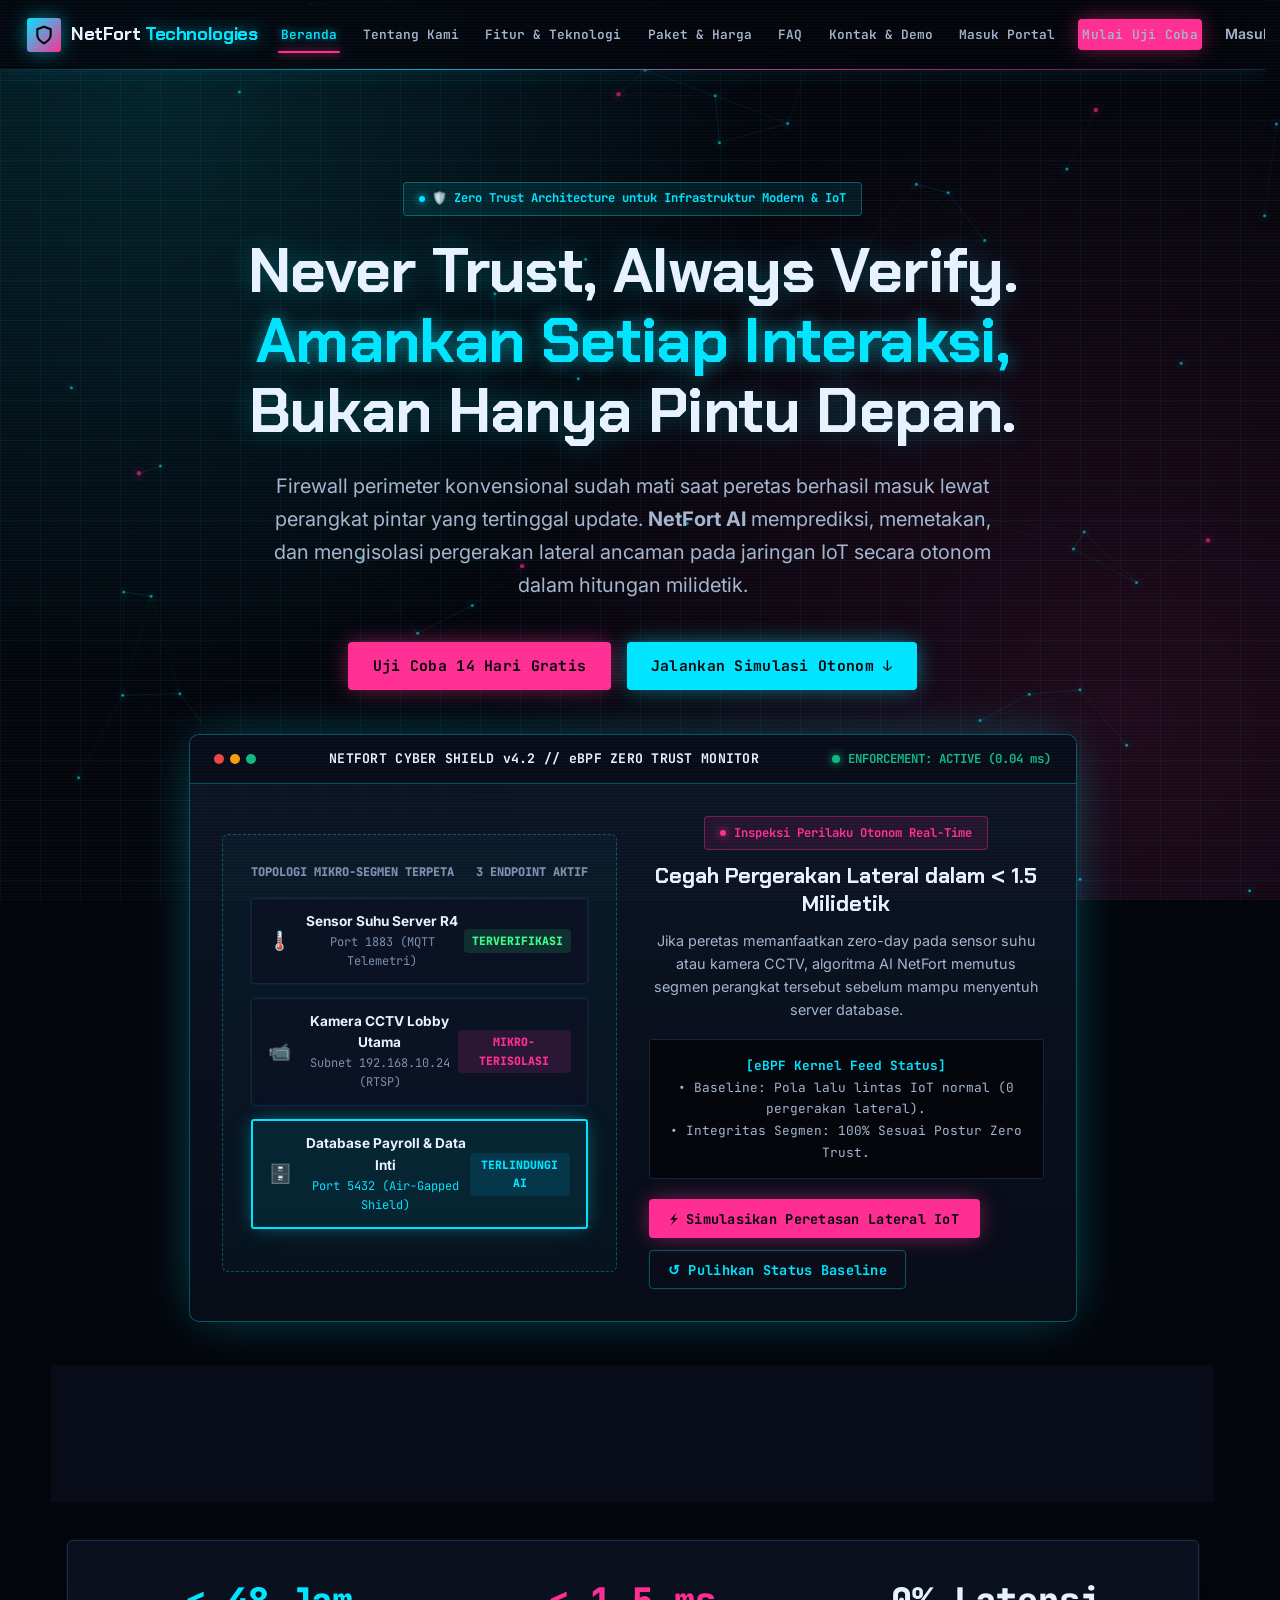
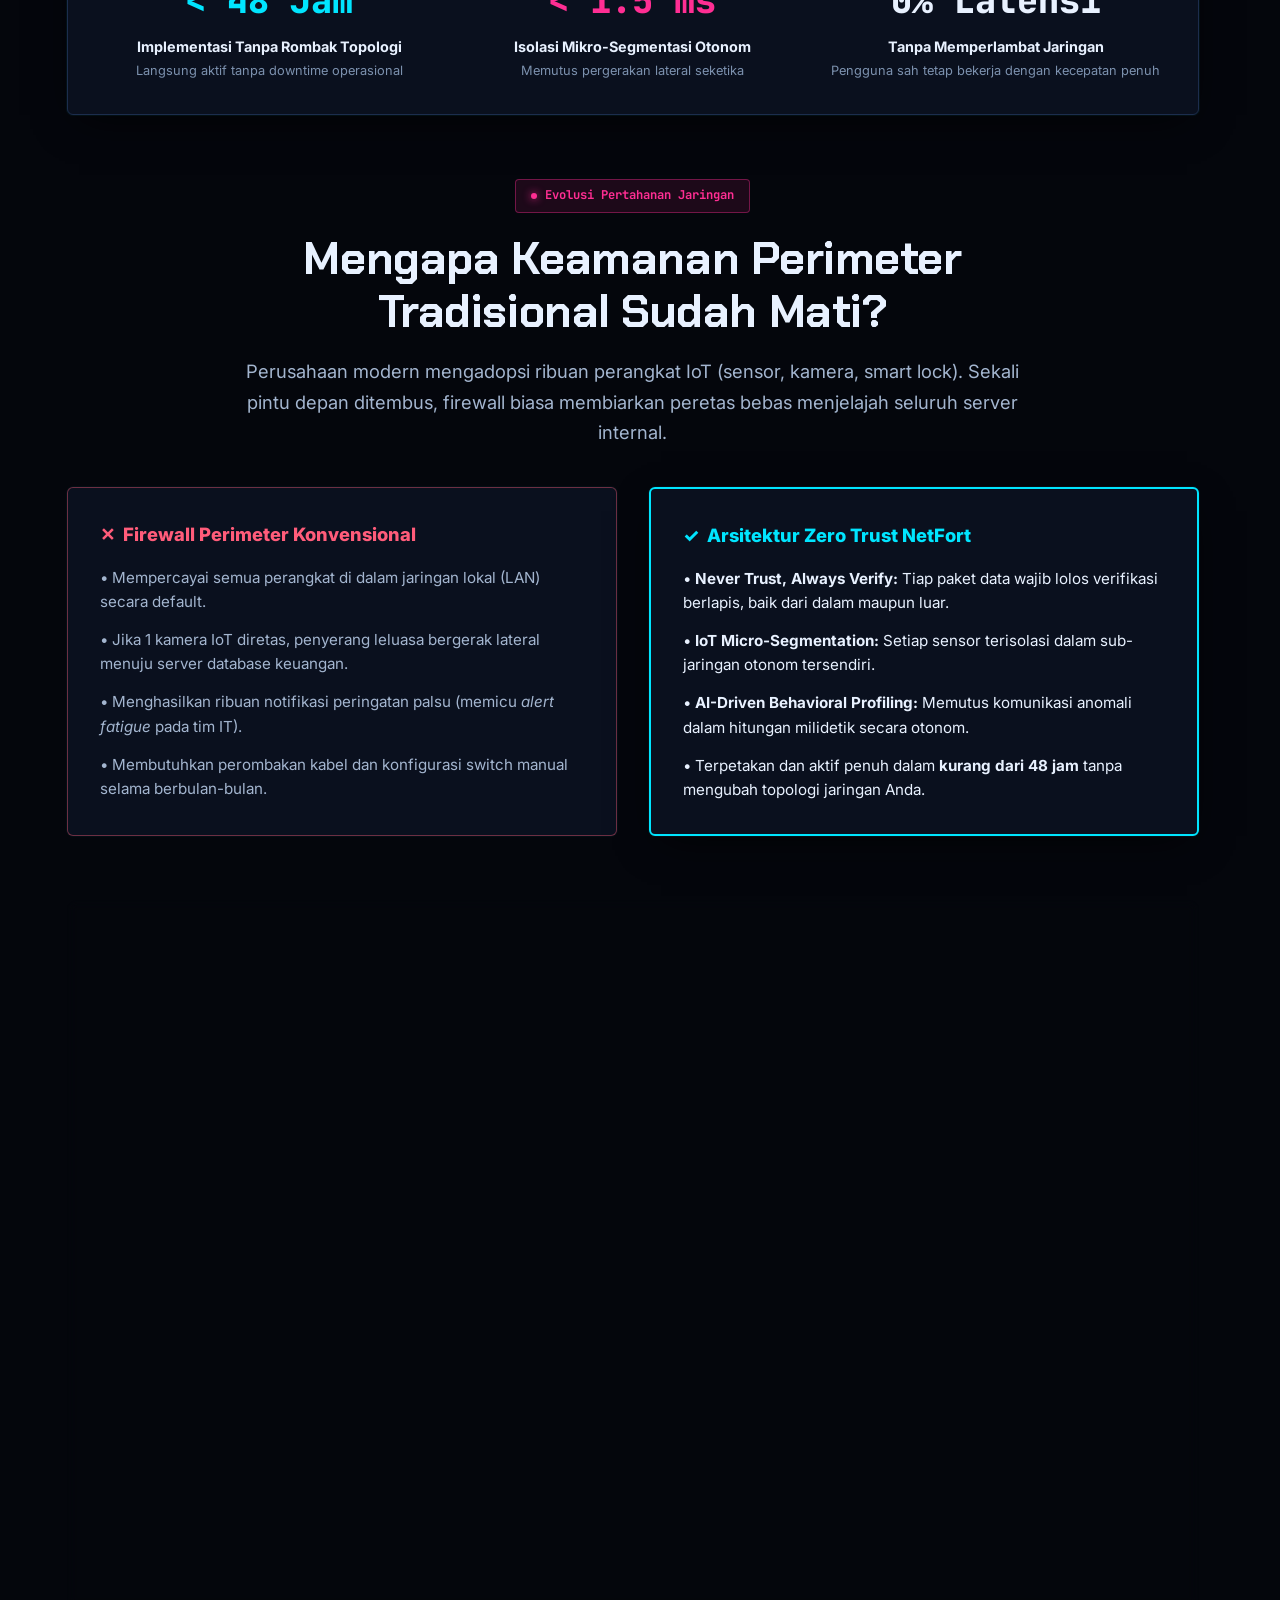
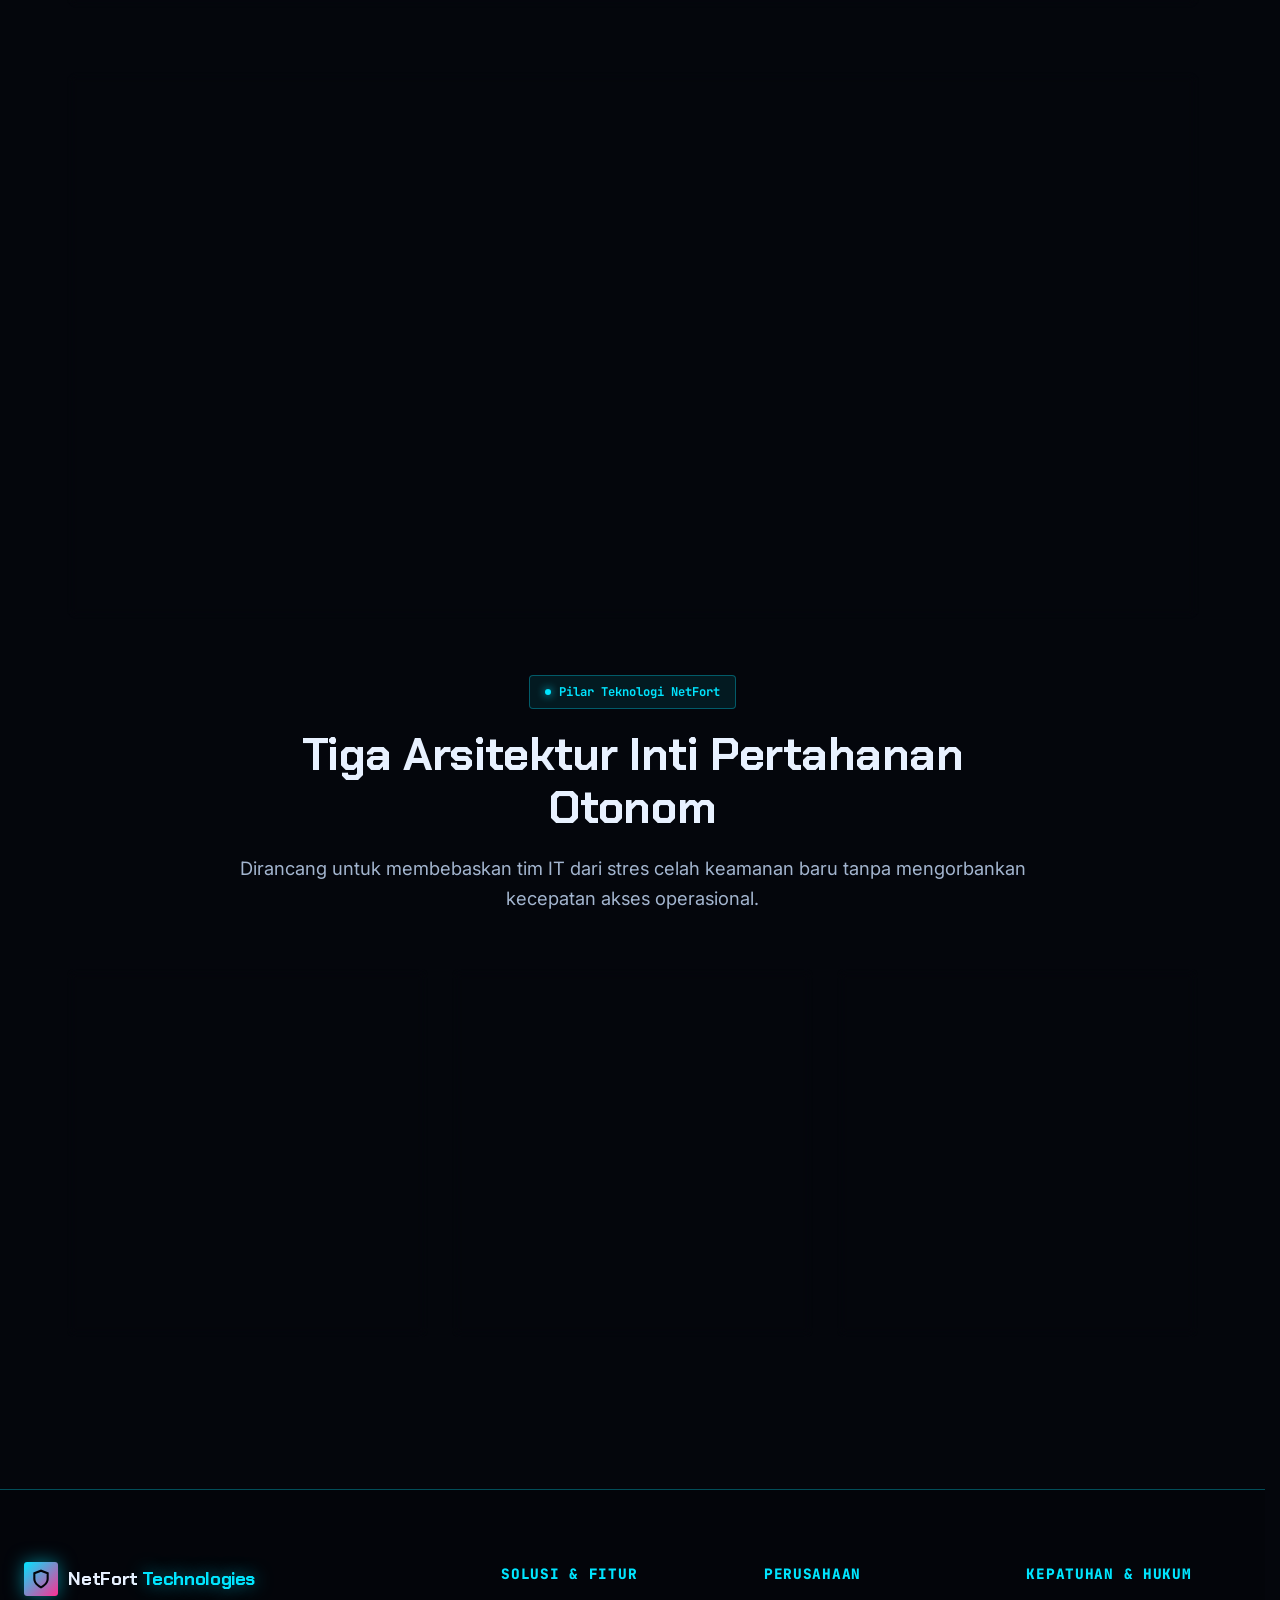
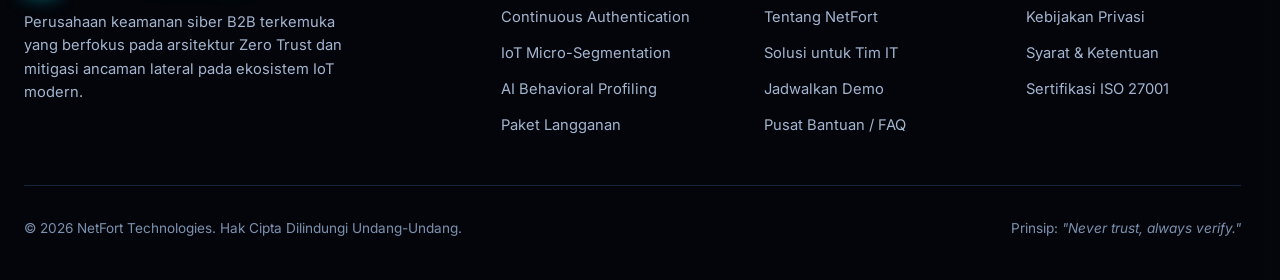
==== commit bfb3f01e: "Make site mobile-friendly - Add hamburger menu (injected by cyber.js) since nav links were hidden be" ====
--- a/index.html
+++ b/index.html
@@ -287,7 +287,7 @@
             <span class="sla-chip" id="tierSlaBadge">SLA 99.9%</span>
           </div>
           <div class="price-value-container" id="dynamicPriceDisplay">
-            Rp 1.200.000<span class="price-period">/bln</span>
+            Rp&nbsp;1.200.000<span class="price-period">/bln</span>
           </div>
           <div class="price-label-desc" id="selectedTierTag">
             Paket Professional (Paling Populer)
--- a/styles.css
+++ b/styles.css
@@ -1233,3 +1233,73 @@
   .slider-header-grid,.footer-inner{grid-template-columns:1fr}
 }
 @media (prefers-reduced-motion:reduce){*,*::before,*::after{animation:none!important;transition:none!important}}
+
+/* ================= Mobile Compatibility (phones & small tablets) ================= */
+html, body { max-width: 100%; overflow-x: hidden; }
+img, svg, video, canvas, iframe { max-width: 100%; }
+.nav-toggle, .nav-extra { display: none; }
+
+@media (max-width: 960px) {
+  .site-nav { position: sticky; }
+  .nav-toggle {
+    display: inline-flex; flex-direction: column; justify-content: center; gap: 5px;
+    width: 42px; height: 42px; padding: 0 10px; flex-shrink: 0;
+    background: transparent; border: 1px solid var(--border-subtle); border-radius: var(--radius-sm);
+    cursor: pointer;
+  }
+  .nav-toggle span { display: block; height: 2px; background: var(--sky-blue); border-radius: 2px; transition: transform .2s, opacity .2s; }
+  .nav-open .nav-toggle span:nth-child(1) { transform: translateY(7px) rotate(45deg); }
+  .nav-open .nav-toggle span:nth-child(2) { opacity: 0; }
+  .nav-open .nav-toggle span:nth-child(3) { transform: translateY(-7px) rotate(-45deg); }
+  .nav-container .nav-links {
+    display: none; position: absolute; top: 70px; left: 0; right: 0;
+    flex-direction: column; align-items: stretch; gap: 0; padding: .5rem 1rem 1rem;
+    background: rgba(4, 6, 12, .97); border-bottom: 1px solid var(--border-subtle);
+    box-shadow: 0 12px 30px rgba(0, 0, 0, .5); max-height: calc(100vh - 70px); overflow-y: auto;
+  }
+  .nav-open .nav-container .nav-links { display: flex; }
+  .nav-container .nav-links li { display: block; }
+  .nav-container .nav-links a { display: block; padding: .85rem .25rem; font-size: .95rem; border-bottom: 1px solid var(--border-subtle); }
+  .nav-container .nav-links a::after { display: none; }
+  .nav-container .nav-links .btn { margin-top: .75rem; text-align: center; border-bottom: 0; }
+}
+
+@media (max-width: 640px) {
+  .nav-actions { display: none; }
+  .nav-extra { display: block; }
+  .brand-logo { font-size: 1rem; min-width: 0; }
+  .brand-logo > span { overflow: hidden; text-overflow: ellipsis; }
+
+  .main-wrapper, section, .hero-box { max-width: 100%; }
+  .btn { white-space: normal; text-align: center; }
+  .hero-actions { flex-direction: column; align-items: stretch; }
+  .hero-box h1 { font-size: 1.9rem; line-height: 1.2; }
+  .hero-box p { font-size: 1rem; }
+  .section-header h1, .section-header h2 { font-size: 1.6rem; }
+  h2 { overflow-wrap: anywhere; }
+
+  /* Grid/flex children must be allowed to shrink below their content width */
+  .console-body > *, .sim-layout > *, [class*="grid"] > *, [style*="grid"] > * { min-width: 0; }
+  [style*="grid-template-columns"] { grid-template-columns: 1fr !important; }
+  .console-body, .topology-visualizer, .sim-status-card, .slider-card, .hero-cyber-console { padding: 1rem; }
+  .console-topbar { flex-wrap: wrap; gap: .5rem; padding: .75rem 1rem; font-size: .7rem; }
+  .topology-node { flex-wrap: wrap; gap: .5rem; padding: .65rem .75rem; }
+  .terminal-view { overflow-wrap: anywhere; font-size: .75rem; }
+  .sim-nav { flex-wrap: wrap; }
+  .sim-tab-btn { white-space: normal; }
+  #nilaiKeyakinanDisplay { font-size: 2.4rem !important; }
+
+  /* Wide tables scroll inside their own box instead of the whole page */
+  table { display: block; max-width: 100%; overflow-x: auto; -webkit-overflow-scrolling: touch; }
+
+  .footer-inner { grid-template-columns: 1fr !important; }
+  input, select, textarea { font-size: 16px; } /* prevents iOS zoom on focus */
+
+  /* Prices: shrink instead of splitting "Rp" from the amount */
+  .price-value-container { font-size: 1.6rem; }
+  #cardStarterPrice, #cardProPrice, [id$="Price"] { font-size: 1.9rem !important; }
+}
+@media (max-width: 360px) {
+  .price-value-container { font-size: 1.35rem; }
+  #cardStarterPrice, #cardProPrice, [id$="Price"] { font-size: 1.6rem !important; }
+}
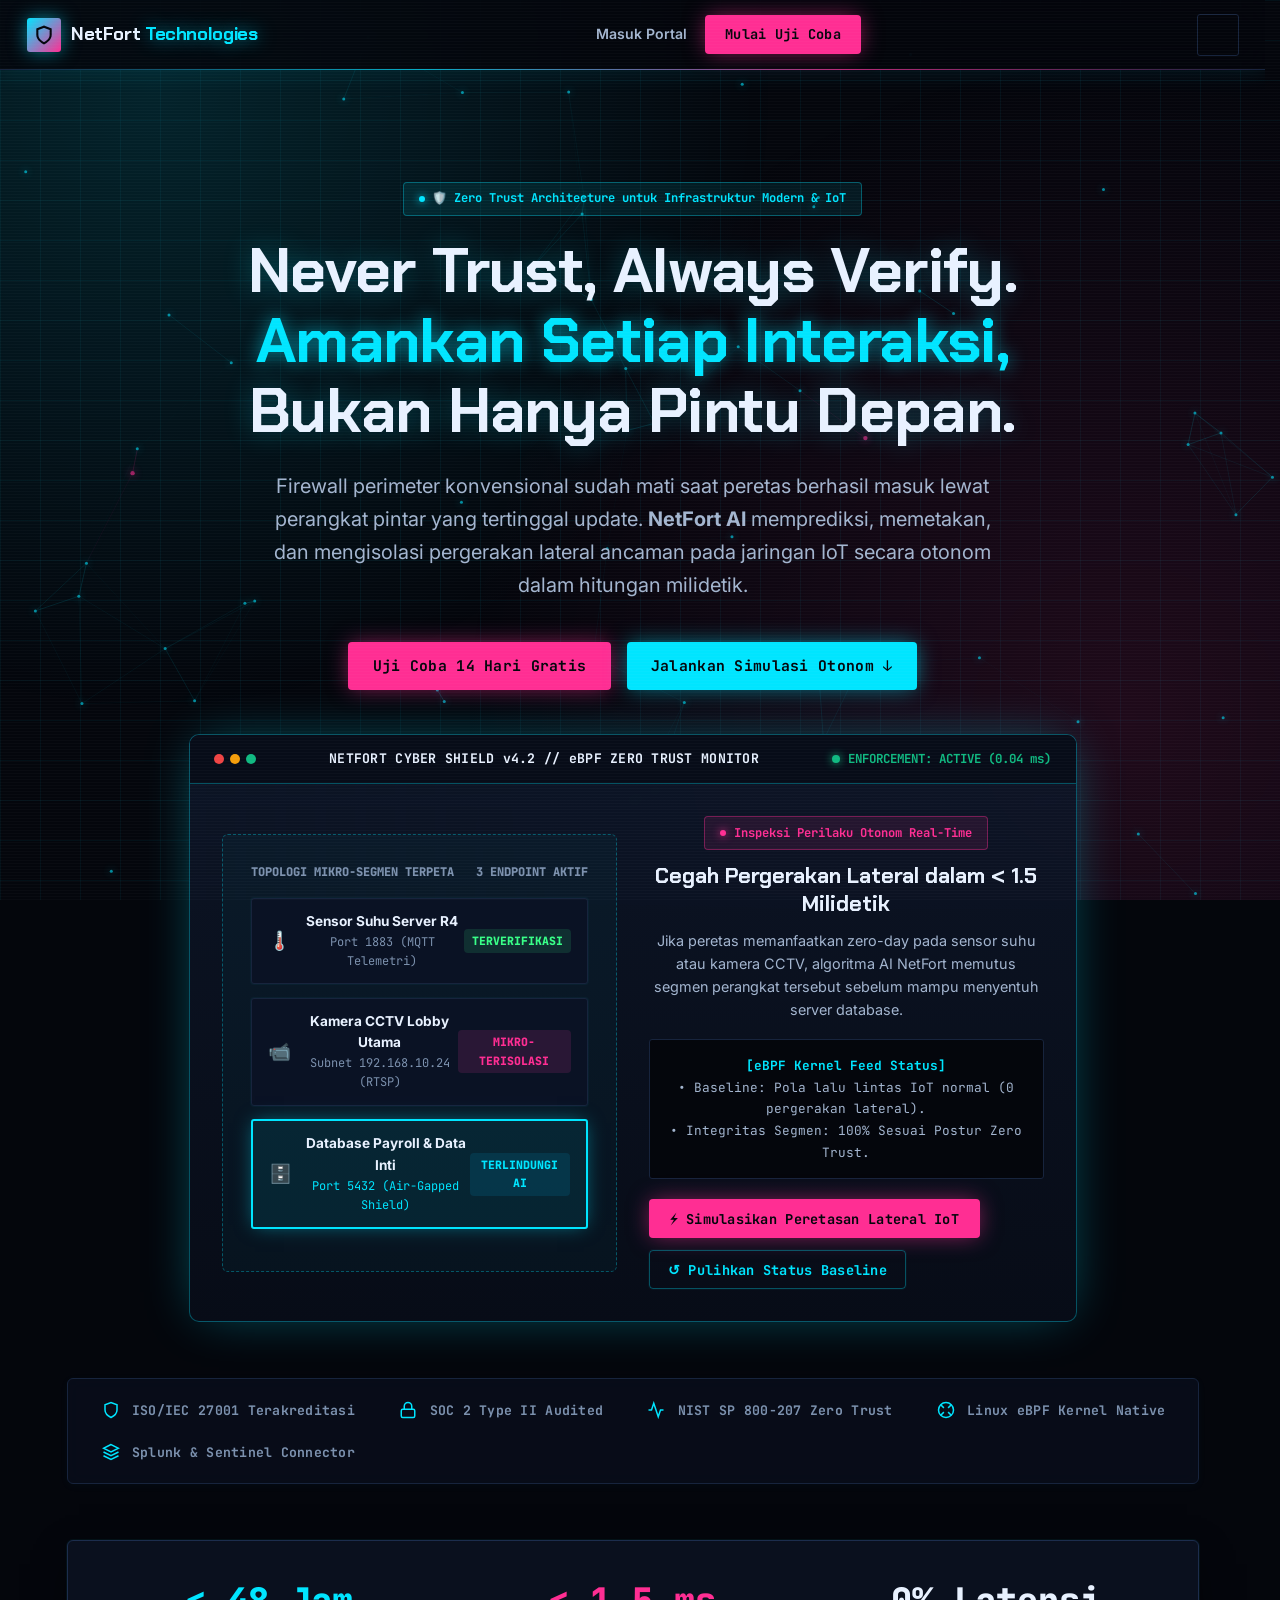
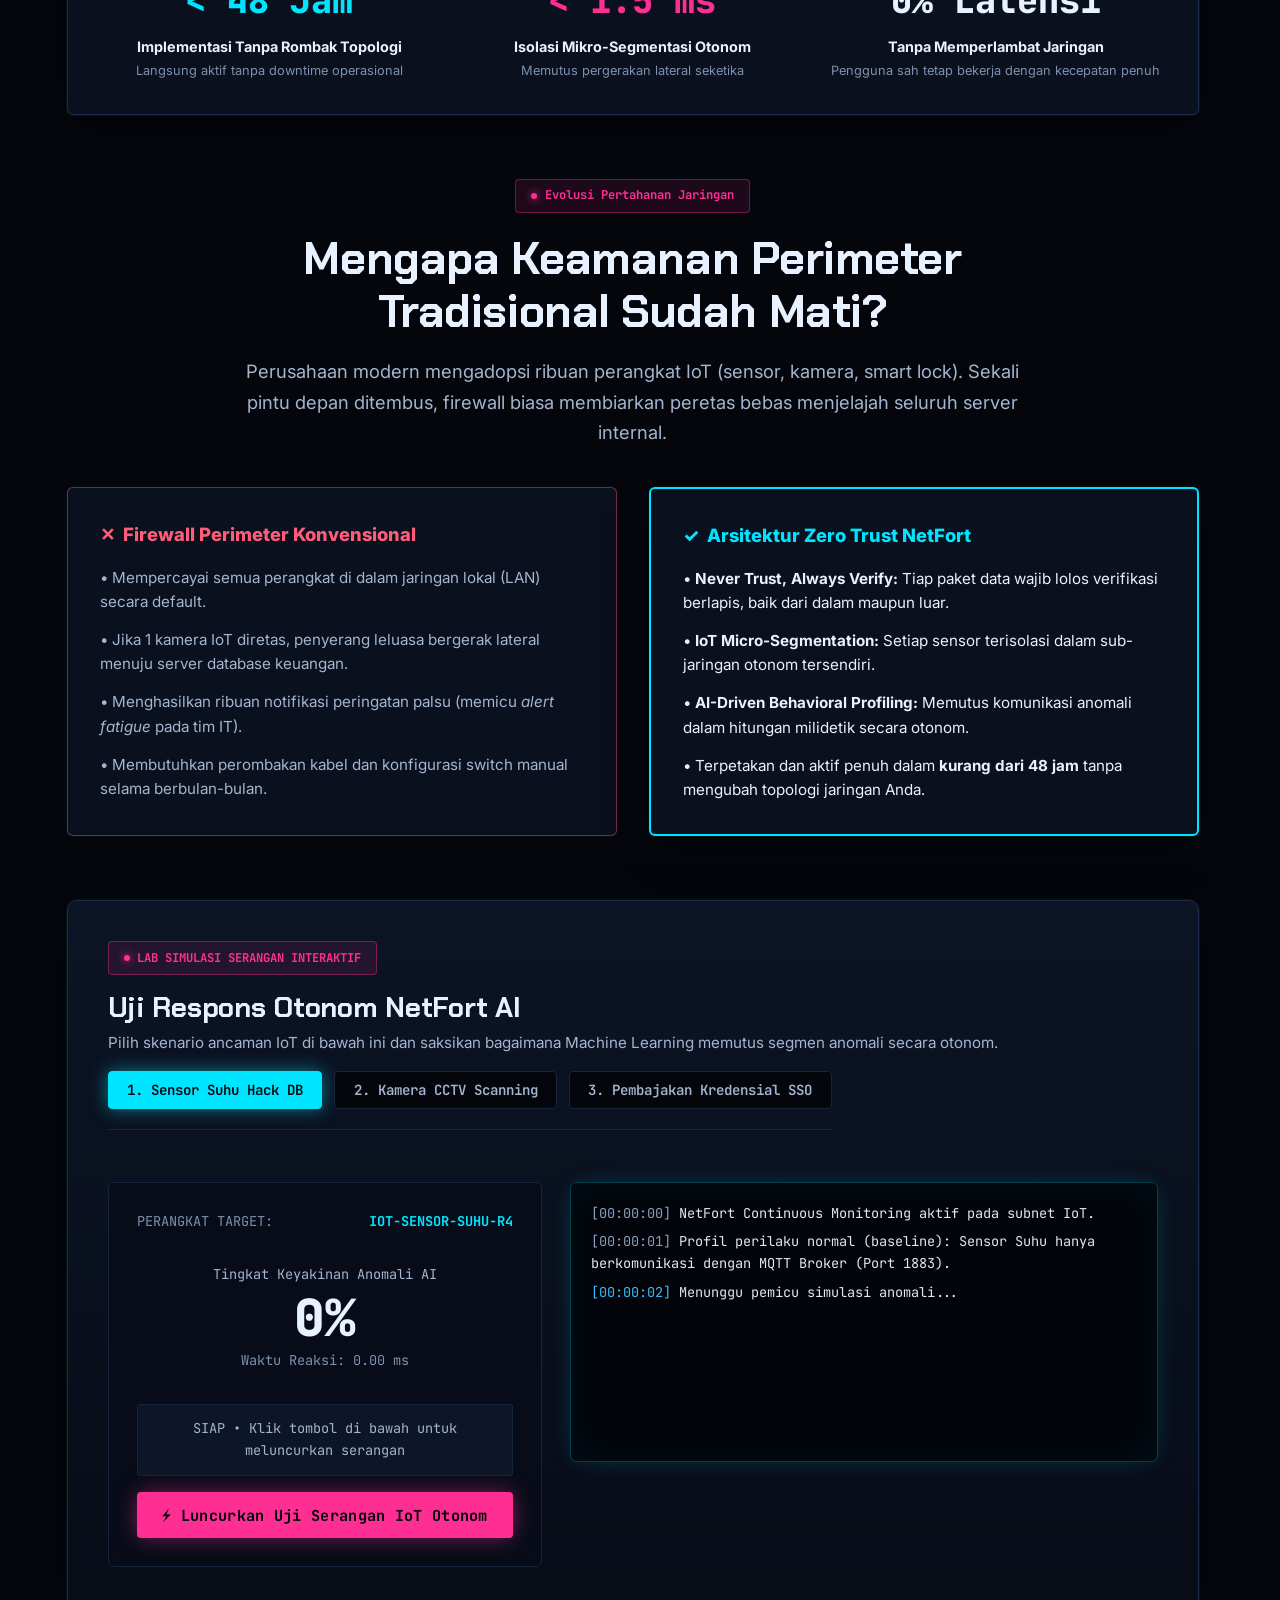
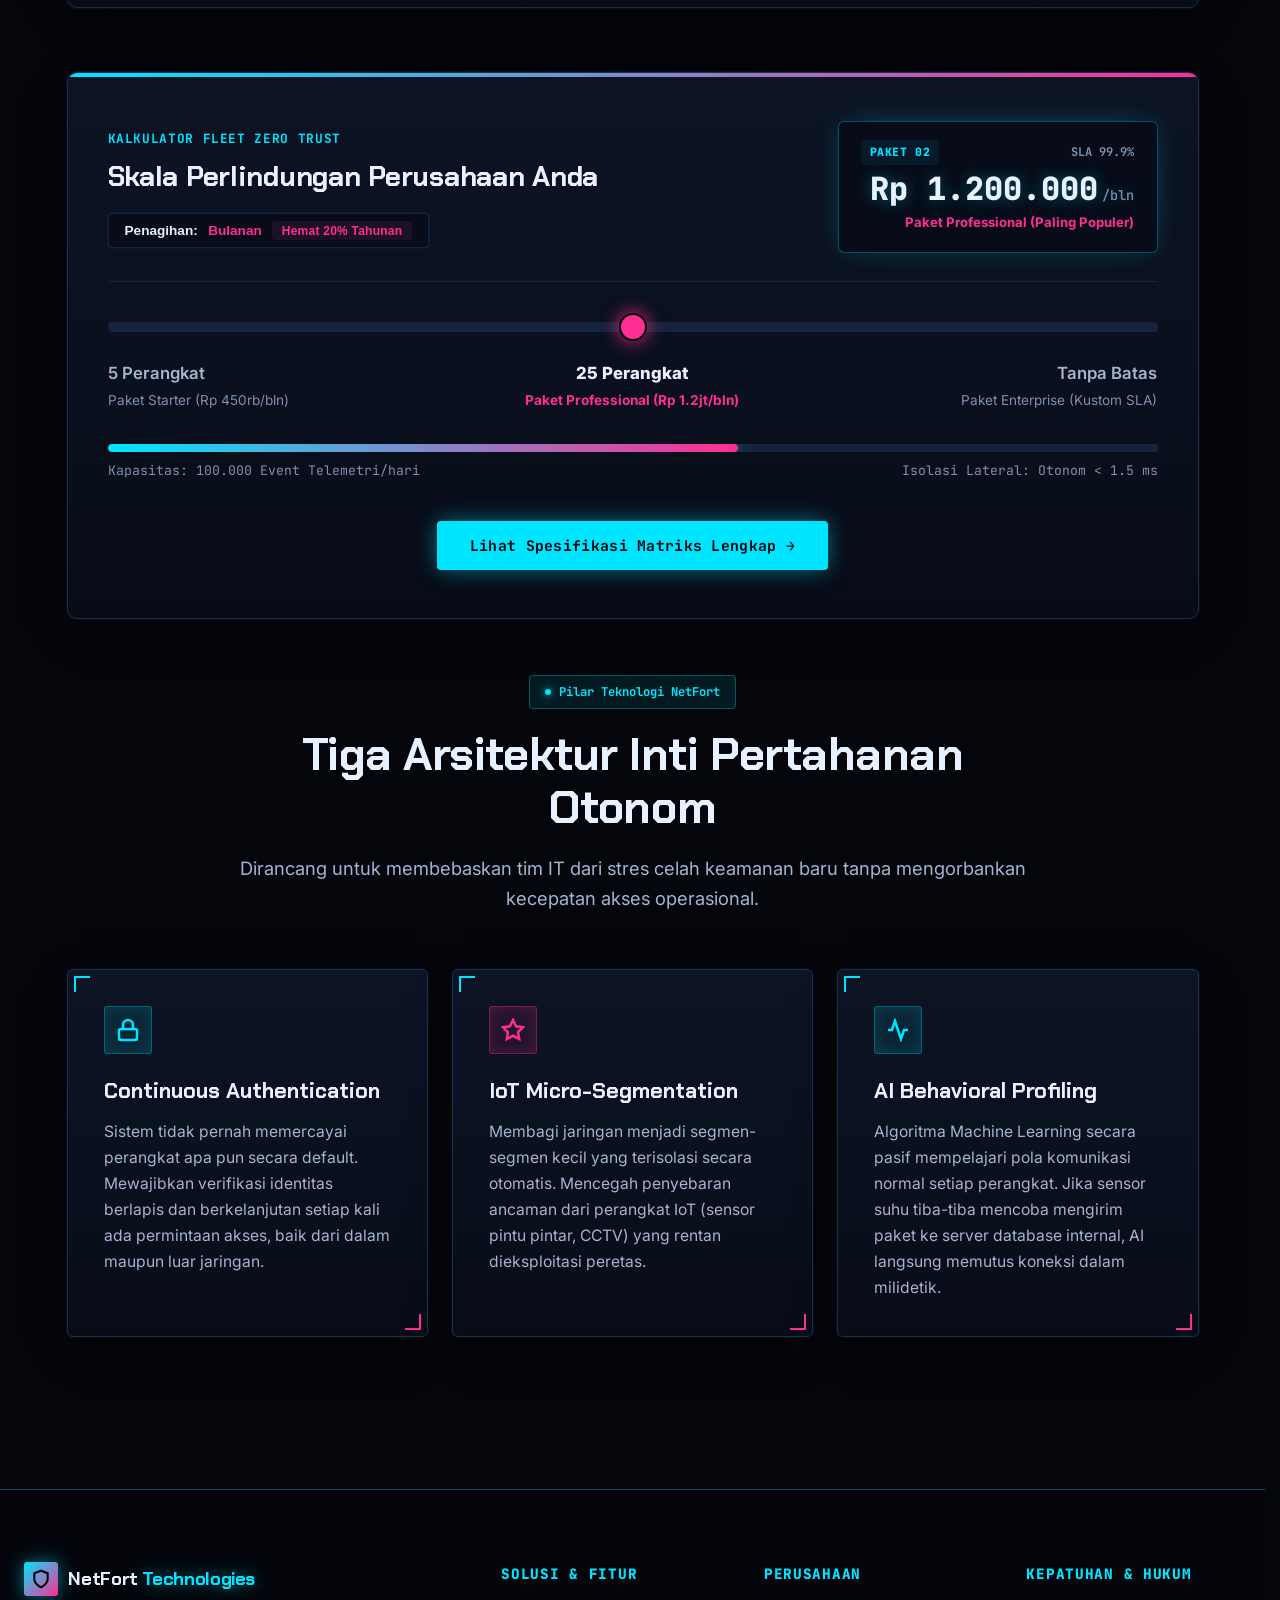
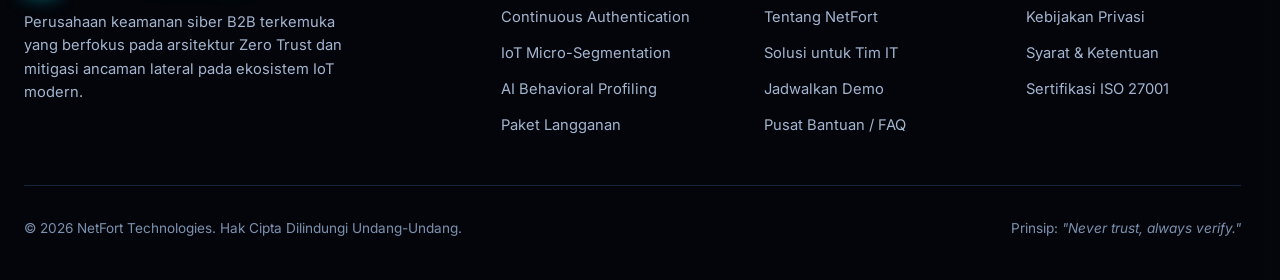
==== commit 0c130254: "Add campaign documents page with presentation, paper, catalogue and ads - New dokumen.html linked fr" ====
--- a/index.html
+++ b/index.html
@@ -27,6 +27,7 @@
         <li><a href="pricing.html">Paket & Harga</a></li>
         <li><a href="faq.html">FAQ</a></li>
         <li><a href="contact.html">Kontak & Demo</a></li>
+        <li><a href="dokumen.html">Dokumen</a></li>
       </ul>
 
       <div class="nav-actions">
--- a/styles.css
+++ b/styles.css
@@ -1237,9 +1237,9 @@
 /* ================= Mobile Compatibility (phones & small tablets) ================= */
 html, body { max-width: 100%; overflow-x: hidden; }
 img, svg, video, canvas, iframe { max-width: 100%; }
-.nav-toggle, .nav-extra { display: none; }
-
-@media (max-width: 960px) {
+.nav-toggle, .nav-links .nav-extra { display: none; }
+
+@media (max-width: 1280px) {
   .site-nav { position: sticky; }
   .nav-toggle {
     display: inline-flex; flex-direction: column; justify-content: center; gap: 5px;
@@ -1266,7 +1266,7 @@
 
 @media (max-width: 640px) {
   .nav-actions { display: none; }
-  .nav-extra { display: block; }
+  .nav-container .nav-links .nav-extra { display: block; }
   .brand-logo { font-size: 1rem; min-width: 0; }
   .brand-logo > span { overflow: hidden; text-overflow: ellipsis; }
 
@@ -1303,3 +1303,35 @@
   .price-value-container { font-size: 1.35rem; }
   #cardStarterPrice, #cardProPrice, [id$="Price"] { font-size: 1.6rem !important; }
 }
+
+/* ================= Halaman Dokumen ================= */
+.doc-grid{display:grid;grid-template-columns:repeat(2,minmax(0,1fr));gap:1.5rem}
+.doc-card{display:flex;flex-direction:column;background:var(--bg-card);border:1px solid var(--border-subtle);border-radius:var(--radius-md);overflow:hidden}
+.doc-card:first-child{grid-column:1/-1;flex-direction:row}
+.doc-thumb{display:block;background:#020308;flex:0 0 auto;overflow:hidden}
+.doc-thumb img{display:block;width:100%;height:260px;object-fit:cover;object-position:top;transition:transform .3s}
+.doc-thumb:hover img{transform:scale(1.03)}
+.doc-card:first-child .doc-thumb{width:55%}
+.doc-card:first-child .doc-thumb img{height:100%;min-height:280px;object-position:center}
+.doc-body{padding:1.5rem;display:flex;flex-direction:column;gap:.6rem;flex:1}
+.doc-tag{font-family:var(--font-mono);font-size:.75rem;color:var(--hot-pink);letter-spacing:.06em;text-transform:uppercase}
+.doc-body h2{font-size:1.35rem;color:var(--text-main)}
+.doc-body p{color:var(--text-muted);font-size:.95rem;line-height:1.6;flex:1}
+.doc-actions{display:flex;gap:.75rem;flex-wrap:wrap;margin-top:.5rem}
+.doc-actions .btn{padding:.6rem 1.1rem;font-size:.85rem}
+.ad-grid{display:grid;grid-template-columns:repeat(4,minmax(0,1fr));gap:1.25rem;align-items:start}
+.ad-item{margin:0;background:var(--bg-card);border:1px solid var(--border-subtle);border-radius:var(--radius-md);overflow:hidden}
+.ad-item img{display:block;width:100%;height:auto}
+.ad-item.ad-wide{grid-column:span 2}
+.ad-item figcaption{display:flex;justify-content:space-between;align-items:center;padding:.7rem .9rem;font-size:.85rem;color:var(--text-main);font-family:var(--font-mono)}
+.ad-item figcaption a{color:var(--sky-blue);text-decoration:none;font-size:.8rem}
+.ad-item figcaption a:hover{color:var(--hot-pink)}
+.doc-note{margin-top:2.5rem;font-size:.8rem;color:var(--text-dim);text-align:center}
+@media (max-width:960px){.ad-grid{grid-template-columns:repeat(2,minmax(0,1fr))}}
+@media (max-width:640px){
+  .doc-grid{grid-template-columns:1fr}
+  .doc-card:first-child{flex-direction:column}
+  .doc-card:first-child .doc-thumb{width:100%}
+  .doc-card:first-child .doc-thumb img{min-height:0;height:auto}
+  .doc-thumb img{height:220px}
+}
